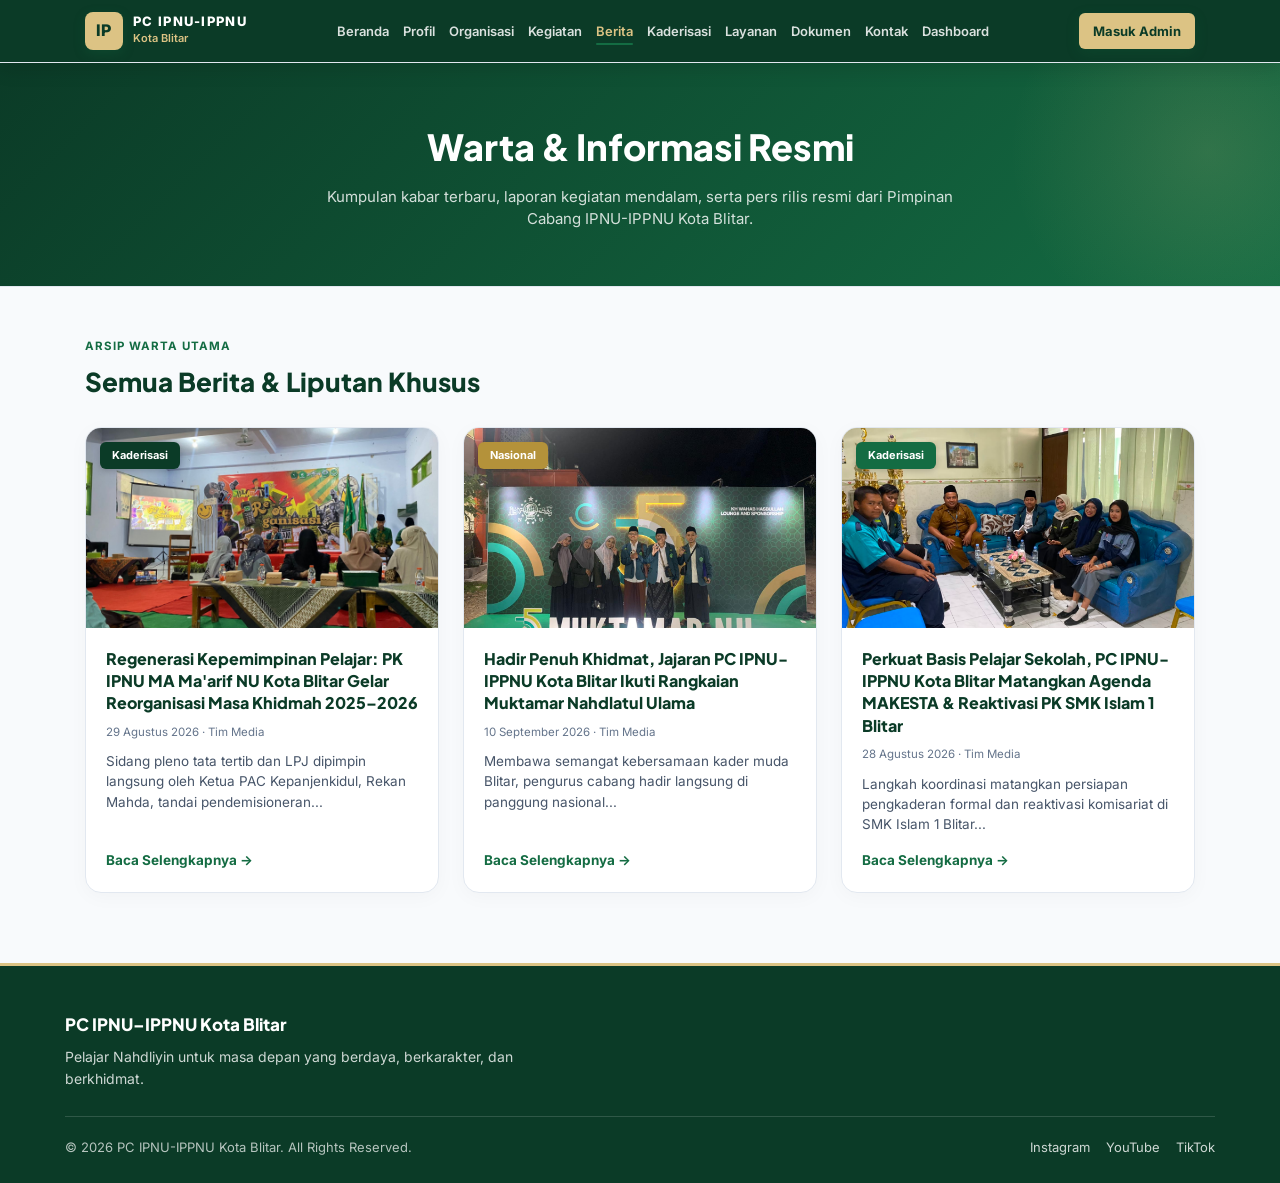
==== berita.html @ 724a0aab "Update berita.html" ====
<!DOCTYPE html>
<html lang="id">
<head>
<meta charset="UTF-8">
<meta name="viewport" content="width=device-width, initial-scale=1.0">
<title>Portal Berita &amp; Warta Resmi — PC IPNU-IPPNU Kota Blitar</title>
<link href="https://fonts.googleapis.com/css2?family=Plus+Jakarta+Sans:wght@600;700;800&family=Inter:wght@400;500;600&display=swap" rel="stylesheet">
<link rel="stylesheet" href="style.css">
<style>
  :root {
    --green-900: #0B3B27;
    --green-700: #146C43;
    --gold: #DCC384;
    --ink: #1E293B;
    --line: #E2E8F0;
    --bg-light: #F8FAFC;
  }

  * { box-sizing: border-box; }
  body {
    margin: 0;
    padding: 0;
    font-family: 'Inter', sans-serif;
    color: var(--ink);
    background-color: var(--bg-light);
    overflow-x: hidden;
    -webkit-text-size-adjust: 100%;
  }

  .wrap {
    max-width: 1150px;
    margin: 0 auto;
    width: 100%;
    padding-left: 20px;
    padding-right: 20px;
  }

  /* ================= NAVIGASI UTAMA ================= */
  nav.site-nav {
    background: #0B3B27 !important;
    position: sticky !important;
    top: 0 !important;
    z-index: 9999 !important;
    width: 100% !important;
    box-shadow: 0 4px 20px rgba(0,0,0,0.15);
  }
  .nav-inner {
    max-width: 1150px;
    margin: 0 auto;
    padding: 12px 20px !important;
    display: flex !important;
    align-items: center !important;
    justify-content: space-between !important;
  }
  .brand {
    display: flex !important;
    align-items: center !important;
    gap: 10px !important;
    text-decoration: none !important;
  }
  .brand-mark {
    width: 38px !important; 
    height: 38px !important;
    background: #DCC384 !important;
    color: #0B3B27 !important;
    font-weight: 800 !important;
    border-radius: 8px !important;
    display: flex !important; 
    align-items: center !important; 
    justify-content: center !important;
    font-size: 16px !important;
    flex-shrink: 0;
  }
  .brand-text .t1 { font-size: 13px !important; font-weight: 800 !important; color: #FFFFFF !important; line-height: 1.2 !important; }
  .brand-text .t2 { font-size: 11px !important; color: #DCC384 !important; font-weight: 600 !important; }

  /* Desktop Menu Links */
  ul.nav-links {
    display: flex !important;
    gap: 14px !important;
    list-style: none !important;
    margin: 0 !important;
    padding: 0 !important;
    align-items: center !important;
  }
  ul.nav-links li a {
    color: rgba(255,255,255,0.85) !important;
    text-decoration: none !important;
    font-size: 13px !important;
    font-weight: 600 !important;
    transition: color 0.2s;
  }
  ul.nav-links li a:hover, ul.nav-links li a.active {
    color: #DCC384 !important;
  }
  .nav-cta {
    background: #DCC384 !important;
    color: #0B3B27 !important;
    padding: 8px 14px !important;
    border-radius: 6px !important;
    font-size: 13px !important;
    font-weight: 700 !important;
    text-decoration: none !important;
    display: inline-block !important;
  }

  /* Tombol Hamburger HP */
  button#navToggle {
    display: none !important;
    background: transparent !important;
    border: 2px solid #DCC384 !important;
    color: #DCC384 !important;
    font-size: 24px !important;
    cursor: pointer !important;
    padding: 4px 10px !important;
    border-radius: 6px !important;
    line-height: 1 !important;
  }

  /* HEADER HALAMAN BERITA */
  .page-header {
    background: linear-gradient(135deg, #0B3B27, #146C43);
    color: #FFFFFF;
    padding: clamp(35px, 5vw, 55px) 20px;
    text-align: center;
  }
  .page-header h1 {
    font-size: clamp(22px, 3.5vw, 36px);
    font-weight: 800;
    margin-bottom: 10px;
  }
  .page-header p {
    color: rgba(255, 255, 255, 0.82);
    font-size: clamp(13px, 1.5vw, 15px);
    max-width: 650px;
    margin: 0 auto;
    line-height: 1.5;
  }

  /* SECTION UMUM */
  .section { padding: clamp(30px, 4vw, 50px) 0 clamp(40px, 6vw, 70px); }
  .section-head { margin-bottom: 24px; }
  .section-eyebrow { font-size: 11.5px; font-weight: 700; color: #146C43; text-transform: uppercase; margin-bottom: 6px; letter-spacing: 1px; }
  .section-head h2 { font-size: clamp(20px, 2.5vw, 26px); font-weight: 800; color: #0B3B27; margin: 0; }

  /* KARTU BERITA GRID (RESPONSIF GRID) */
  .card-grid-3 { 
    display: grid; 
    grid-template-columns: repeat(auto-fit, minmax(310px, 1fr)); 
    gap: 24px; 
  }
  .news-card-pro {
    background: #FFFFFF;
    border: 1px solid var(--line);
    border-radius: 16px;
    overflow: hidden;
    display: flex;
    flex-direction: column;
    justify-content: space-between;
    transition: transform 0.3s ease, box-shadow 0.3s ease;
    box-shadow: 0 4px 20px rgba(0,0,0,0.03);
    height: 100%;
    cursor: pointer;
  }
  .news-card-pro:hover {
    transform: translateY(-4px);
    box-shadow: 0 12px 28px rgba(11, 59, 39, 0.1);
    border-color: rgba(20, 108, 67, 0.3);
  }
  .news-thumb-pro {
    position: relative;
    height: 200px;
    background: #0B3B27;
    overflow: hidden;
  }
  .news-thumb-pro img {
    width: 100%;
    height: 100%;
    object-fit: cover;
    transition: transform 0.4s ease;
  }
  .news-card-pro:hover .news-thumb-pro img {
    transform: scale(1.05);
  }
  .news-tag-pro {
    position: absolute;
    top: 14px;
    left: 14px;
    background: #146C43;
    color: #FFFFFF;
    padding: 5px 12px;
    border-radius: 6px;
    font-size: 11px;
    font-weight: 700;
    z-index: 2;
    box-shadow: 0 2px 6px rgba(0,0,0,0.2);
  }
  .news-body-pro {
    padding: 20px;
    display: flex;
    flex-direction: column;
    flex: 1;
  }
  .news-title-pro {
    font-size: clamp(14.5px, 1.3vw, 16px);
    font-weight: 800;
    color: #0B3B27;
    margin-bottom: 8px;
    line-height: 1.4;
  }
  .news-meta-pro {
    font-size: 11.5px;
    color: #64748B;
    margin-bottom: 10px;
  }
  .news-excerpt-pro {
    font-size: 13.5px;
    color: #475569;
    line-height: 1.5;
    margin-bottom: 16px;
    flex: 1;
  }
  .news-action-link {
    font-size: 13.5px;
    font-weight: 700;
    color: #146C43;
    text-decoration: none;
    display: inline-flex;
    align-items: center;
    gap: 6px;
    margin-top: auto;
  }

  /* TAMPILAN DETAIL ARTIKEL */
  .news-detail-container {
    background: #FFFFFF;
    border: 1px solid var(--line);
    border-radius: 16px;
    padding: clamp(20px, 4vw, 36px);
    box-shadow: 0 4px 20px rgba(0,0,0,0.04);
    max-width: 900px;
    margin: 0 auto;
  }
  .news-meta-box {
    display: flex;
    align-items: center;
    gap: 12px;
    margin: 14px 0 20px;
    padding-bottom: 14px;
    border-bottom: 1px solid #E2E8F0;
  }
  .author-avatar {
    width: 38px; height: 38px;
    background: #0B3B27;
    color: #DCC384;
    border-radius: 50%;
    display: flex; align-items: center; justify-content: center;
    font-weight: 800; font-size: 12px;
    flex-shrink: 0;
  }
  .author-info h4 { margin: 0; font-size: 13.5px; color: #0F172A; }
  .author-info p { margin: 2px 0 0; font-size: 11.5px; color: #64748B; }
  
  /* SLIDER FOTO INTERAKTIF (TOMBOL GESER LEBIH KECIL & KETERANGAN ZOOM) */
  .news-slider-wrapper {
    position: relative;
    width: 100%;
    height: clamp(240px, 40vw, 380px);
    background: #0B3B27;
    border-radius: 12px;
    overflow: hidden;
    margin-bottom: 6px;
    box-shadow: 0 4px 15px rgba(0,0,0,0.08);
  }
  .slide-item {
    position: absolute;
    top: 0; left: 0; width: 100%; height: 100%;
    display: none;
    cursor: pointer;
  }
  .slide-item.active { display: block; }
  .slide-item img { width: 100%; height: 100%; object-fit: cover; }
  
  .slider-btn {
    position: absolute;
    top: 50%; transform: translateY(-50%);
    background: rgba(11, 59, 39, 0.85);
    color: #DCC384;
    border: 1.5px solid #DCC384;
    padding: 6px 10px;
    cursor: pointer;
    font-weight: bold;
    border-radius: 6px;
    font-size: 13px;
    z-index: 5;
    transition: background 0.2s, transform 0.2s;
  }
  .slider-btn:hover { background: #0B3B27; transform: translateY(-50%) scale(1.05); }
  .slider-prev { left: 10px; }
  .slider-next { right: 10px; }
  
  .slider-dots {
    position: absolute;
    bottom: 12px;
    left: 50%; transform: translateX(-50%);
    display: flex; gap: 6px;
    z-index: 5;
    background: rgba(0,0,0,0.3);
    padding: 4px 8px;
    border-radius: 20px;
  }
  .dot-indicator {
    width: 8px; height: 8px;
    border-radius: 50%;
    background: rgba(255,255,255,0.6);
    cursor: pointer;
    transition: background 0.2s;
  }
  .dot-indicator.active { background: #DCC384; transform: scale(1.2); }

  /* KETERANGAN PERBER BESAR / ZOOM HINT */
  .img-zoom-hint {
    position: absolute;
    bottom: 10px;
    right: 10px;
    background: rgba(0, 0, 0, 0.75);
    color: #fff;
    padding: 4px 10px;
    font-size: 11px;
    font-weight: 700;
    border-radius: 6px;
    pointer-events: none;
    z-index: 4;
  }

  .doc-photo-caption {
    font-size: 12px;
    color: #64748B;
    font-style: italic;
    margin: 8px 0 24px;
    text-align: center;
  }

  /* KONTEN PARAGRAF BERITA */
  .article-body-text {
    font-size: clamp(14px, 1.2vw, 15.5px);
    line-height: 1.8;
    color: #1E293B;
    margin-bottom: 18px;
    text-align: justify;
  }

  .news-quote {
    background: #F8FAFC;
    border-left: 4px solid #B4923A;
    padding: 18px;
    margin: 24px 0;
    font-style: italic;
    color: #334155;
    border-radius: 0 10px 10px 0;
    line-height: 1.7;
    font-size: clamp(13.5px, 1.2vw, 15px);
  }
  
  .article-actions-bar {
    display: flex;
    justify-content: space-between;
    align-items: center;
    margin-top: 35px;
    padding-top: 20px;
    border-top: 1px solid #E2E8F0;
    flex-wrap: wrap;
    gap: 12px;
  }
  .back-btn-ui {
    background: #F1F5F9;
    border: none;
    padding: 10px 18px;
    border-radius: 8px;
    font-weight: 700;
    color: #334155;
    cursor: pointer;
    display: inline-flex;
    align-items: center;
    gap: 6px;
    text-decoration: none;
    font-size: 13.5px;
    transition: background 0.2s;
  }
  .back-btn-ui:hover { background: #E2E8F0; }

  .action-buttons-group {
    display: flex;
    gap: 10px;
    flex-wrap: wrap;
  }
  .like-btn, .share-btn {
    padding: 9px 16px;
    border-radius: 8px;
    cursor: pointer;
    font-weight: 700;
    font-size: 13px;
    border: none;
    transition: opacity 0.2s;
  }
  .like-btn { background: #fee2e2; color: #dc2626; }
  .like-btn:hover { opacity: 0.85; }
  .share-btn { background: #e0f2fe; color: #0284c7; }
  .share-btn:hover { opacity: 0.85; }

  /* FOOTER */
  .footer-modern { background: #0B3B27; color: #FFFFFF; padding: 45px 20px 25px; border-top: 3px solid #DCC384; }
  .footer-content { max-width: 1150px; margin: 0 auto; padding-bottom: 25px; border-bottom: 1px solid rgba(255, 255, 255, 0.15); }
  .footer-content h4 { font-size: 17px; font-weight: 800; color: #FFFFFF; margin-bottom: 8px; }
  .footer-content p { font-size: 14px; color: rgba(255, 255, 255, 0.8); line-height: 1.6; max-width: 480px; margin: 0; }
  .footer-bottom { max-width: 1150px; margin: 20px auto 0; display: flex; align-items: center; justify-content: space-between; font-size: 13px; color: rgba(255, 255, 255, 0.7); flex-wrap: wrap; gap: 10px; }
  .footer-sosmed { display: flex; gap: 16px; }
  .footer-sosmed a { color: rgba(255, 255, 255, 0.8); text-decoration: none; font-size: 13px; }
  .footer-sosmed a:hover { color: #DCC384; }

  /* ========================================================
     MEDIA QUERY KHUSUS LAYAR HP / MOBILE (Maks 960px)
     ======================================================== */
  @media (max-width: 960px) {
    button#navToggle {
      display: block !important;
    }
    .nav-cta {
      display: none !important;
    }
    ul.nav-links {
      display: none !important;
      position: absolute !important;
      top: 100% !important;
      left: 0 !important;
      width: 100% !important;
      background: #0B3B27 !important;
      flex-direction: column !important;
      padding: 20px 0 !important;
      gap: 14px !important;
      text-align: center !important;
      box-shadow: 0 15px 30px rgba(0,0,0,0.3) !important;
      border-top: 1px solid rgba(255,255,255,0.15) !important;
      z-index: 9999 !important;
    }
    ul.nav-links.show {
      display: flex !important;
    }
    ul.nav-links li {
      width: 100% !important;
    }
    ul.nav-links li a {
      font-size: 15px !important;
      padding: 8px 0 !important;
      display: block !important;
    }

    .card-grid-3 {
      grid-template-columns: 1fr !important;
      gap: 18px;
    }
    .news-detail-container {
      padding: 16px;
      border-radius: 12px;
    }
    .article-actions-bar {
      flex-direction: column;
      align-items: stretch;
      gap: 12px;
    }
    .back-btn-ui, .action-buttons-group button {
      width: 100%;
      justify-content: center;
      padding: 12px;
    }
    .action-buttons-group {
      display: grid !important;
      grid-template-columns: 1fr 1fr;
      width: 100%;
    }
    .footer-bottom {
      flex-direction: column;
      gap: 14px;
      text-align: center;
    }
  }
</style>
</head>
<body>

<!-- NAVIGASI UTAMA -->
<nav class="site-nav" id="siteNav">
  <div class="nav-inner">
    <a href="index.html" class="brand">
      <div class="brand-mark">IP</div>
      <div class="brand-text">
        <div class="t1">PC IPNU-IPPNU</div>
        <div class="t2">Kota Blitar</div>
      </div>
    </a>
    <ul class="nav-links" id="navLinks">
      <li><a href="index.html">Beranda</a></li>
      <li><a href="profil.html">Profil</a></li>
      <li><a href="organisasi.html">Organisasi</a></li>
      <li><a href="kegiatan.html">Kegiatan</a></li>
      <li><a href="berita.html" class="active">Berita</a></li>
      <li><a href="kaderisasi.html">Kaderisasi</a></li>
      <li><a href="layanan.html">Layanan</a></li>
      <li><a href="dokumen.html">Dokumen</a></li>
      <li><a href="kontak.html">Kontak</a></li>
      <li><a href="dashboard.html">Dashboard</a></li>
    </ul>
    <a href="dashboard.html" class="nav-cta">Masuk Admin</a>
    <button id="navToggle" aria-label="Toggle Menu">☰</button>
  </div>
</nav>

<!-- HEADER -->
<section class="page-header">
  <h1>Warta &amp; Informasi Resmi</h1>
  <p>Kumpulan kabar terbaru, laporan kegiatan mendalam, serta pers rilis resmi dari Pimpinan Cabang IPNU-IPPNU Kota Blitar.</p>
</section>

<!-- KONTEN UTAMA HALAMAN BERITA -->
<section class="section">
  <div class="wrap">
    
    <!-- DAFTAR SEMUA BERITA -->
    <div id="semuaBeritaSection">
      <div class="section-head">
        <div class="section-eyebrow">Arsip Warta Utama</div>
        <h2>Semua Berita &amp; Liputan Khusus</h2>
      </div>

      <div class="card-grid-3">
        
        <!-- Berita Baru: Reorganisasi PK MA Ma'arif NU -->
        <article class="news-card-pro" onclick="bukaBerita('beritaDemisPK')">
          <div class="news-thumb-pro">
            <span class="news-tag-pro" style="background:#0B3B27;">Kaderisasi</span>
            <img src="demispk1.jpeg" alt="Reorganisasi PK IPNU MA Ma'arif NU Kota Blitar">
          </div>
          <div class="news-body-pro">
            <h3 class="news-title-pro">Regenerasi Kepemimpinan Pelajar: PK IPNU MA Ma'arif NU Kota Blitar Gelar Reorganisasi Masa Khidmah 2025–2026</h3>
            <div class="news-meta-pro">29 Agustus 2026 · Tim Media</div>
            <p class="news-excerpt-pro">Sidang pleno tata tertib dan LPJ dipimpin langsung oleh Ketua PAC Kepanjenkidul, Rekan Mahda, tandai pendemisioneran...</p>
            <span class="news-action-link">Baca Selengkapnya →</span>
          </div>
        </article>

        <!-- Berita Utama: Muktamar NU -->
        <article class="news-card-pro" onclick="bukaBerita('beritaMuktamar')">
          <div class="news-thumb-pro">
            <span class="news-tag-pro" style="background:#B4923A;">Nasional</span>
            <img src="muktamar.jpeg" alt="PC IPNU-IPPNU Kota Blitar Hadir Penuh Khidmat di Muktamar NU">
          </div>
          <div class="news-body-pro">
            <h3 class="news-title-pro">Hadir Penuh Khidmat, Jajaran PC IPNU-IPPNU Kota Blitar Ikuti Rangkaian Muktamar Nahdlatul Ulama</h3>
            <div class="news-meta-pro">10 September 2026 · Tim Media</div>
            <p class="news-excerpt-pro">Membawa semangat kebersamaan kader muda Blitar, pengurus cabang hadir langsung di panggung nasional...</p>
            <span class="news-action-link">Baca Selengkapnya →</span>
          </div>
        </article>

        <!-- Berita 1 -->
        <article class="news-card-pro" onclick="bukaBerita('berita1')">
          <div class="news-thumb-pro">
            <span class="news-tag-pro">Kaderisasi</span>
            <img src="audiensiatmi.jpeg" alt="Rencana MAKESTA dan Reaktivasi PK SMK Islam 1 Blitar">
          </div>
          <div class="news-body-pro">
            <h3 class="news-title-pro">Perkuat Basis Pelajar Sekolah, PC IPNU-IPPNU Kota Blitar Matangkan Agenda MAKESTA &amp; Reaktivasi PK SMK Islam 1 Blitar</h3>
            <div class="news-meta-pro">28 Agustus 2026 · Tim Media</div>
            <p class="news-excerpt-pro">Langkah koordinasi matangkan persiapan pengkaderan formal dan reaktivasi komisariat di SMK Islam 1 Blitar...</p>
            <span class="news-action-link">Baca Selengkapnya →</span>
          </div>
        </article>

      </div>
    </div>

    <!-- DETAIL BERITA VIEW -->
    <div id="detailBeritaSection" style="display: none;">
      
      <!-- ARTIKEL REORGANISASI PK MA MA'ARIF NU -->
      <div id="beritaDemisPK" class="news-detail-container" style="display: none;">
        <span style="background:#0B3B27; color:#FFFFFF; font-size:11px; font-weight:700; padding:4px 12px; border-radius:6px; text-transform:uppercase;">Kaderisasi Komisariat &amp; Reorganisasi</span>
        <h2 style="font-size: clamp(20px, 2.8vw, 26px); font-weight:800; color:#0B3B27; margin:12px 0 4px; line-height:1.3;">Regenerasi Kepemimpinan Pelajar: PK IPNU MA Ma'arif NU Kota Blitar Gelar Reorganisasi Masa Khidmah 2025–2026</h2>
        <div class="news-meta-box">
          <div class="author-avatar">TM</div>
          <div class="author-info">
            <h4>Tim Media PC IPNU-IPPNU Kota Blitar</h4>
            <p>📍 MA Ma'arif NU Kota Blitar &nbsp;|&nbsp; 📅 29 Agustus 2026</p>
          </div>
        </div>
        
        <!-- FOTO SLIDER (DENGAN TOMBOL GESER LEBIH KECIL DAN KETERANGAN ZOOM) -->
        <div class="news-slider-wrapper" id="sliderPK">
          <div class="slide-item active" onclick="bukaFotoModal('demispk1.jpeg', 'Dokumentasi Sidang Pleno Reorganisasi PK IPNU MA Ma\'arif NU Kota Blitar Masa Khidmah 2025–2026')">
            <img src="demispk1.jpeg" alt="Reorganisasi PK IPNU MA Ma'arif NU Blitar 1">
            <div class="img-zoom-hint">🔍 Klik untuk Perbesar</div>
          </div>
          <div class="slide-item" onclick="bukaFotoModal('demispk2.jpeg', 'Dokumentasi Pengurus dan Kader Pelajar MA Ma\'arif NU Kota Blitar')">
            <img src="demispk2.jpeg" alt="Reorganisasi PK IPNU MA Ma'arif NU Blitar 2">
            <div class="img-zoom-hint">🔍 Klik untuk Perbesar</div>
          </div>
          
          <button class="slider-btn slider-prev" onclick="geserSlide(-1)">❮</button>
          <button class="slider-btn slider-next" onclick="geserSlide(1)">❯</button>
          
          <div class="slider-dots">
            <span class="dot-indicator active" onclick="pilihSlide(0)"></span>
            <span class="dot-indicator" onclick="pilihSlide(1)"></span>
          </div>
        </div>
        <div class="doc-photo-caption">Dokumentasi Pelaksanaan Reorganisasi Pimpinan Komisariat (PK) IPNU MA Ma'arif NU Kota Blitar (Geser panah untuk melihat foto lainnya)</div>

        <p class="article-body-text">
          <strong>KOTA BLITAR</strong> — Dinamika organisasi di tingkat akar rumput kembali menunjukkan denyut kehidupan yang membanggakan. Pimpinan Komisariat (PK) Ikatan Pelajar Nahdlatul Ulama (IPNU) Madrasah Aliyah (MA) Ma'arif NU Kota Blitar resmi menyelenggarakan agenda akbar Reorganisasi Kepengurusan untuk Masa Khidmah 2025–2026. Acara sakral yang dihadiri oleh jajaran pengurus harian Pimpinan Cabang, pembina madrasah, serta puluhan kader pelajar berlangsung khidmat di aula madrasah.
        </p>
        
        <p class="article-body-text">
          Pelaksanaan reorganisasi ini memegang peranan yang amat vital dalam menjaga mata rantai regenerasi kepemimpinan pelajar di lingkungan madrasah naungan Lembaga Pendidikan Ma'arif NU. Di tengah arus perubahan sosial yang begitu cepat, komisariat sekolah dituntut untuk senantiasa melahirkan kader-kader yang tidak hanya cerdas secara akademis, tetapi juga memiliki militansi tinggi terhadap tradisi ke-Aswaja-an.
        </p>

        <p class="article-body-text">
          Rangkaian persidangan inti dalam agenda reorganisasi ini dipimpin secara langsung oleh Ketua Pimpinan Anak Cabang (PAC) IPNU Kecamatan Kepanjenkidul, <strong>Rekan Mahda</strong>. Beliau bertindak sebagai pimpinan sidang yang mengawal jalannya pembahasan tata tertib persidangan dengan cermat dan seksama demi kelancaran seluruh rangkaian acara.
        </p>

        <p class="article-body-text">
          Setelah pengesahan tata tertib sidang, agenda dilanjutkan dengan pemaparan Laporan Pertanggungjawaban (LPJ) dari pengurus PK IPNU MA Ma'arif NU masa khidmah 2025–2026 yang disampaikan langsung oleh ketua komisariat, Rekan Almaz. Sesi ini berjalan interaktif dengan berbagai evaluasi konstruktif demi perbaikan kualitas organisasi di periode mendatang.
        </p>

        <p class="article-body-text">
          Puncak dari persidangan pleno tersebut ditandai dengan proses pendemisioneran pengurus lama. Secara resmi, Rekan Mahda selaku Ketua PAC Kepanjenkidul memimpin prosesi pendemisioneran yang menyatakan bahwa kepengurusan masa khidmah 2025–2026 telah resmi purna tugas dan dikembalikan statusnya menjadi anggota biasa.
        </p>

        <!-- KATA SAMBUTAN KETUA PC IPNU KOTA BLITAR 2025-2027 -->
        <div class="news-quote" style="border-left-color: #0B3B27; background: #E6F4EA;">
          <strong>Pesan &amp; Sambutan Ketua PC IPNU Kota Blitar (2025–2027):</strong><br><br>
          "Kepada seluruh pengurus baru PK IPNU MA Ma'arif NU Kota Blitar nanti, saya berpesan agar senantiasa meresapi makna hakiki dari trilogi pelajar: <strong>Belajar, Berjuang, Bertakwa</strong>. 
          <br><br>
          <strong>Belajar</strong> adalah kewajiban utama kita untuk menguasai ilmu pengetahuan dan teknologi tanpa meninggalkan akar keislaman. <strong>Berjuang</strong> berarti mendedikasikan tenaga dan pikiran untuk kemaslahatan umat serta kemajuan organisasi di lingkungan madrasah. Dan <strong>Bertakwa</strong> adalah benteng spiritual agar setiap langkah pengabdian kita senantiasa mendapatkan ridha Allah SWT. Jadikan komisariat ini sebagai rumah yang nyaman untuk tumbuh bersama."
        </div>

        <p class="article-body-text">
          Pihak madrasah melalui dewan guru pembina turut menyampaikan apresiasi yang mendalam atas terselenggaranya reorganisasi ini serta ucapan terima kasih kepada kepengurusan di bawah kepemimpinan Rekan Almaz dan pendampingan aktif dari jajaran PAC Kepanjenkidul di bawah kepemimpinan Rekan Mahda. Pihak sekolah menegaskan komitmennya untuk terus memberikan dukungan penuh terhadap setiap kegiatan positif yang diinisiasi oleh para kader IPNU di lingkungan kampus MA Ma'arif NU Kota Blitar.
        </p>

        <p class="article-body-text">
          Dengan terpilihnya nakhoda baru serta dilantiknya pengurus dalam waktu dekat, sinergi antara Pimpinan Cabang, Pimpinan Anak Cabang, dan Pimpinan Komisariat diyakini akan semakin erat. Kolaborasi strategis ini diharapkan mampu menciptakan kader-kader pelajar Nahdliyin yang siap menghadapi tantangan zaman serta menjadi teladan di tengah masyarakat.
        </p>

        <p class="article-body-text">
          Seluruh rangkaian acara ditutup dengan doa bersama serta sesi foto kebersamaan antara pengurus lama, pengurus baru, jajaran PAC Kepanjenkidul, dan seluruh tamu undangan. Semangat kebersamaan yang terpancar menjadi bukti nyata bahwa roda pengabdian pelajar Nahdlatul Ulama di Kota Blitar akan terus berdenyut hidup dari masa ke masa.
        </p>

        <div class="article-actions-bar">
          <a href="berita.html" class="back-btn-ui"><span>←</span> Kembali ke Semua Berita</a>
          <div class="action-buttons-group">
            <button class="like-btn" id="like-beritaDemisPK" onclick="toggleLike('beritaDemisPK')">❤️ <span id="like-count-beritaDemisPK">64</span> Suka</button>
            <button class="share-btn" onclick="copyToClipboard()">🔗 Salin Tautan</button>
          </div>
        </div>
      </div>

      <!-- ARTIKEL MUKTAMAR NU -->
      <div id="beritaMuktamar" class="news-detail-container" style="display: none;">
        <span style="background:#B4923A; color:#FFFFFF; font-size:11px; font-weight:700; padding:4px 12px; border-radius:6px; text-transform:uppercase;">Liputan Khusus Nasional &amp; Muktamar NU</span>
        <h2 style="font-size: clamp(20px, 2.8vw, 26px); font-weight:800; color:#0B3B27; margin:12px 0 4px; line-height:1.3;">Hadir Penuh Khidmat, Jajaran PC IPNU-IPPNU Kota Blitar Ikuti Rangkaian Muktamar Nahdlatul Ulama</h2>
        <div class="news-meta-box">
          <div class="author-avatar">TM</div>
          <div class="author-info">
            <h4>Tim Media PC IPNU-IPPNU Kota Blitar</h4>
            <p>📍 Arena Muktamar Nasional &nbsp;|&nbsp; 📅 10 September 2026</p>
          </div>
        </div>
        
        <div class="news-card-img" onclick="bukaFotoModal('muktamar.jpeg', 'Dokumentasi Kehadiran Jajaran Pengurus PC IPNU-IPPNU Kota Blitar di Arena Muktamar Nahdlatul Ulama')" style="width:100%; height:clamp(240px, 40vw, 380px); background:#0B3B27; border-radius:12px; overflow:hidden; margin-bottom:6px; cursor:pointer; position:relative;">
          <img src="muktamar.jpeg" alt="PC IPNU-IPPNU Kota Blitar Hadir Penuh Khidmat di Muktamar NU" style="width:100%; height:100%; object-fit:cover;">
          <div class="img-zoom-hint">🔍 Klik untuk Perbesar</div>
        </div>
        <div class="doc-photo-caption">Dokumentasi Kehadiran Jajaran Pengurus PC IPNU-IPPNU Kota Blitar di Arena Muktamar Nahdlatul Ulama</div>

        <p class="article-body-text">
          <strong>KOTA BLITAR / ARENA MUKTAMAR</strong> — Perhelatan akbar Muktamar Nahdlatul Ulama yang mempertemukan jutaan umat Islam serta warga Nahdliyin dari berbagai penjuru nusantara kembali mencatatkan momen bersejarah yang sarat makna. Jajaran pengurus Pimpinan Cabang (PC) Ikatan Pelajar Nahdlatul Ulama (IPNU) dan Ikatan Pelajar Putri Nahdlatul Ulama (IPPNU) Kota Blitar turut hadir secara langsung di lokasi acara dengan penuh rasa takzim dan khidmat mengikuti seluruh rangkaian kegiatan muktamar.
        </p>
        
        <p class="article-body-text">
          Kehadiran para pengurus cabang di arena muktamar ini didasari oleh niat kuat untuk bersilaturahmi, menyerap energi perjuangan para ulama, serta menyaksikan secara langsung proses permusyawaratan tertinggi organisasi. Sebagai bagian dari banom NU yang fokus pada pembinaan pelajar, momen ini dimanfaatkan untuk memperluas wawasan kebangsaan serta memperkuat komitmen pengabdian kepada jam'iyah.
        </p>

        <p class="article-body-text">
          Suasana di sekitar arena muktamar tampak begitu meriah dipadati oleh lautan manusia berbusana Muslim serta atribut kebesaran Nahdlatul Ulama. Gema shalawat dan lantunan ayat suci Al-Qur'an terdengar silih berganti mengiringi langkah para peserta yang antusias mengikuti jalannya sidang pleno maupun berbagai agenda pendukung yang disiapkan oleh panitia nasional.
        </p>

        <p class="article-body-text">
          Bagi rombongan asal Kota Blitar, kesempatan ini memberikan banyak pelajaran berharga mengenai dinamika organisasi skala besar. Nilai-nilai kesabaran, musyawarah untuk mufakat, serta ketawadukan para kiai sepuh dalam merumuskan solusi keumatan menjadi teladan nyata yang dapat diserap dan diterapkan dalam mengelola roda kepengurusan di tingkat daerah.
        </p>

        <div class="news-quote">
          "Kehadiran kami di muktamar ini adalah wujud kecintaan dan khidmat kepada para kiai serta jam'iyah Nahdlatul Ulama. Semoga semangat perjuangan yang kami saksikan di sini dapat menular dan membakar semangat kader-kader muda di Kota Blitar." <em>— Tim Media PC IPNU-IPPNU Kota Blitar.</em>
        </div>

        <p class="article-body-text">
          Di sela-sela kegiatan utama, pengurus cabang juga menyempatkan diri untuk berdiskusi santai dengan kader-kader muda dari berbagai daerah lain guna bertukar pengalaman seputar program kerja dan strategi pengembangan komisariat di sekolah maupun madrasah. Pertukaran gagasan ini dinilai sangat positif untuk memperkaya referensi pengelolaan organisasi ke depan.
        </p>

        <p class="article-body-text">
          Setelah rangkaian acara muktamar rampung dilaksanakan, seluruh rombongan kembali pulang ke Blitar dengan membawa segudang pengalaman serta motivasi baru untuk meningkatkan kualitas gerakan pelajar Nahdliyin di daerah. Semangat kebersamaan yang terjalin selama di arena diharapkan mampu mempererat solidaritas antar pengurus.
        </p>

        <p class="article-body-text">
          Pihak pengurus menyampaikan terima kasih kepada seluruh pihak yang telah mendukung kelancaran perjalanan serta kehadiran mereka dalam perhelatan akbar tersebut. Dukungan moral dan doa dari warga Nahdliyin Kota Blitar menjadi kekuatan utama dalam menjalankan amanah organisasi dengan sebaik-baiknya.
        </p>

        <div class="article-actions-bar">
          <a href="berita.html" class="back-btn-ui"><span>←</span> Kembali ke Semua Berita</a>
          <div class="action-buttons-group">
            <button class="like-btn" id="like-beritaMuktamar" onclick="toggleLike('beritaMuktamar')">❤️ <span id="like-count-beritaMuktamar">89</span> Suka</button>
            <button class="share-btn" onclick="copyToClipboard()">🔗 Salin Tautan</button>
          </div>
        </div>
      </div>

      <!-- ARTIKEL BERITA 1 -->
      <div id="berita1" class="news-detail-container" style="display: none;">
        <span style="background:#DCC384; color:#0B3B27; font-size:11px; font-weight:700; padding:4px 12px; border-radius:6px; text-transform:uppercase;">Kaderisasi &amp; Organisasi Sekolah</span>
        <h2 style="font-size: clamp(20px, 2.8vw, 26px); font-weight:800; color:#0B3B27; margin:12px 0 4px; line-height:1.3;">Perkuat Basis Pelajar Sekolah, PC IPNU-IPPNU Kota Blitar Matangkan Agenda MAKESTA &amp; Reaktivasi PK SMK Islam 1 Blitar</h2>
        <div class="news-meta-box">
          <div class="author-avatar">TM</div>
          <div class="author-info">
            <h4>Tim Media PC IPNU-IPPNU Kota Blitar</h4>
            <p>📍 Kota Blitar &nbsp;|&nbsp; 📅 28 Agustus 2026</p>
          </div>
        </div>
        
        <div class="news-card-img" onclick="bukaFotoModal('audiensiatmi.jpeg', 'Dokumentasi Rapat Koordinasi Pembahasan Rencana MAKESTA dan Reaktivasi PK IPNU-IPPNU SMK Islam 1 Blitar')" style="width:100%; height:clamp(240px, 40vw, 380px); background:#0B3B27; border-radius:12px; overflow:hidden; margin-bottom:6px; cursor:pointer; position:relative;">
          <img src="audiensiatmi.jpeg" alt="Rapat Koordinasi SMK Islam 1 Blitar" style="width:100%; height:100%; object-fit:cover;">
          <div class="img-zoom-hint">🔍 Klik untuk Perbesar</div>
        </div>
        <div class="doc-photo-caption">Dokumentasi Rapat Koordinasi Pembahasan Rencana MAKESTA dan Reaktivasi PK IPNU-IPPNU SMK Islam 1 Blitar</div>

        <p class="article-body-text">
          <strong>KOTA BLITAR</strong> — Pimpinan Cabang (PC) Ikatan Pelajar Nahdlatul Ulama (IPNU) dan Ikatan Pelajar Putri Nahdlatul Ulama (IPPNU) Kota Blitar terus berupaya memperkuat basis kaderisasi di lingkungan sekolah menengah. Bertempat di ruang koordinasi, jajaran pengurus harian bersama tim kaderisasi melaksanakan rapat intensif guna mematangkan persiapan pelaksanaan Masa Kesetiaan Anggota (MAKESTA) sekaligus reaktivasi Pimpinan Komisariat (PK) IPNU-IPPNU di SMK Islam 1 Blitar.
        </p>
        
        <p class="article-body-text">
          Berdasarkan hasil musyawarah dan koordinasi bersama pihak terkait, pelaksanaan pengkaderan formal tingkat dasar (MAKESTA) di SMK Islam 1 Blitar dijadwalkan akan dihelat pada tanggal 11 hingga 12 September mendatang. Kegiatan ini dirancang berlangsung mulai pukul 13.00 WIB hingga selesai setiap harinya, bertempat langsung di kompleks sekolah SMK Islam 1 Blitar. Estimasi peserta yang akan ambil bagian berkisar antara 30 hingga 50 orang pelajar.
        </p>

        <p class="article-body-text">
          Langkah reaktivasi ini dinilai penting untuk segera direalisasikan mengingat masa khidmat kepengurusan komisariat sebelumnya telah berakhir. Dalam masa transisi menuju pembentukan struktur definitif yang baru, pelaksanaan MAKESTA dan pembinaan awal peserta didik akan dikoordinasikan secara langsung di bawah naungan Pimpinan Anak Cabang (PAC) Kepanjenkidul guna menjaga kesinambungan organisasi.
        </p>

        <p class="article-body-text">
          Dari hasil pendataan awal yang dilakukan oleh tim perumus, tercatat adanya potensi kader yang cukup aktif di sekolah tersebut, yang terdiri dari pelajar putra maupun pelajar putri. Sebagian peserta juga dipersiapkan untuk mengikuti tahap pengkaderan formal agar kelak siap mengemban tanggung jawab sebagai pengurus komisariat yang baru di lingkungan sekolah.
        </p>

        <div class="news-quote">
          "Reaktivasi komisariat sekolah adalah bagian penting dari kesinambungan kaderisasi Nahdlatul Ulama. Melalui MAKESTA di SMK Islam 1 Blitar ini, kami berupaya membimbing para pelajar agar memiliki pemahaman keislaman yang moderat serta semangat berorganisasi yang baik." <em>— Tim Media PC IPNU-IPPNU Kota Blitar.</em>
        </div>

        <p class="article-body-text">
          Guna memastikan keberlanjutan pembinaan pasca-pelatihan, tim pendamping cabang nantinya juga akan membantu melakukan pemetaan zonasi domisili para siswa. Langkah ini diambil agar pelajar yang bersekolah di SMK Islam 1 Blitar namun bertempat tinggal di luar rayon sekolah dapat terhubung dengan Pimpinan Ranting (PR) atau Pimpinan Anak Cabang (PAC) sesuai wilayah tempat tinggal mereka masing-masing.
        </p>

        <p class="article-body-text">
          Dengan adanya koordinasi yang baik antara pihak sekolah dan pengurus cabang, diharapkan proses pembinaan kader muda dapat berjalan secara lancar tanpa hambatan berarti. Sinergi ini juga mendapat sambutan positif dari berbagai pihak yang peduli terhadap perkembangan aktivitas positif di kalangan pelajar sekolah.
        </p>

        <p class="article-body-text">
          Pihak pengurus cabang mengajak seluruh kader untuk turut mendoakan kelancaran dan kesuksesan agenda MAKESTA di SMK Islam 1 Blitar. Dukungan dari para guru serta pembina sekolah menjadi salah satu faktor penentu tercapainya tujuan pembinaan karakter bagi para siswa di lingkungan sekolah.
        </p>

        <div class="article-actions-bar">
          <a href="berita.html" class="back-btn-ui"><span>←</span> Kembali ke Semua Berita</a>
          <div class="action-buttons-group">
            <button class="like-btn" id="like-berita1" onclick="toggleLike('berita1')">❤️ <span id="like-count-berita1">24</span> Suka</button>
            <button class="share-btn" onclick="copyToClipboard()">🔗 Salin Tautan</button>
          </div>
        </div>
      </div>

    </div>

  </div>
</section>

<!-- FOOTER -->
<footer class="footer-modern">
  <div class="footer-content">
    <h4>PC IPNU–IPPNU Kota Blitar</h4>
    <p>Pelajar Nahdliyin untuk masa depan yang berdaya, berkarakter, dan berkhidmat.</p>
  </div>
  <div class="footer-bottom">
    <div>© 2026 PC IPNU-IPPNU Kota Blitar. All Rights Reserved.</div>
    <div class="footer-sosmed">
      <a href="#" target="_blank">Instagram</a>
      <a href="#" target="_blank">YouTube</a>
      <a href="#" target="_blank">TikTok</a>
    </div>
  </div>
</footer>

<!-- SCRIPT INTERAKTIF -->
<script>
  function bukaBerita(id) {
    window.location.href = `berita.html?id=${id}`;
  }

  // Logika Slider Foto (Dua Foto Berkelanjutan)
  let currentIndex = 0;
  function geserSlide(arah) {
    const slides = document.querySelectorAll('#sliderPK .slide-item');
    const dots = document.querySelectorAll('#sliderPK .dot-indicator');
    if (slides.length === 0) return;
    
    slides[currentIndex].classList.remove('active');
    dots[currentIndex].classList.remove('active');
    
    currentIndex = (currentIndex + arah + slides.length) % slides.length;
    
    slides[currentIndex].classList.add('active');
    dots[currentIndex].classList.add('active');
  }

  function pilihSlide(index) {
    const slides = document.querySelectorAll('#sliderPK .slide-item');
    const dots = document.querySelectorAll('#sliderPK .dot-indicator');
    if (slides.length === 0) return;
    
    slides[currentIndex].classList.remove('active');
    dots[currentIndex].classList.remove('active');
    
    currentIndex = index;
    
    slides[currentIndex].classList.add('active');
    dots[currentIndex].classList.add('active');
  }

  // Fungsi Pratinjau Foto Penuh (Lightbox Window)
  function bukaFotoModal(urlFoto, keteranganFoto) {
    const fotoWindow = window.open("", "_blank");
    if (fotoWindow) {
      fotoWindow.document.write(`
        <!DOCTYPE html>
        <html lang="id">
        <head>
          <meta charset="UTF-8">
          <title>Pratinjau Foto Dokumentasi</title>
          <style>
            body { font-family: Arial, sans-serif; margin: 0; padding: 20px; background: #0B3B27; color: #fff; text-align: center; }
            .container { max-width: 900px; margin: 0 auto; padding: 20px; }
            img { max-width: 100%; height: auto; border-radius: 10px; box-shadow: 0 8px 25px rgba(0,0,0,0.5); border: 3px solid #DCC384; }
            p { font-size: 15px; color: #E2E8F0; margin-top: 15px; line-height: 1.5; font-style: italic; }
            .btn { display: inline-block; background: #DCC384; color: #0B3B27; padding: 10px 20px; text-decoration: none; border-radius: 5px; font-weight: bold; margin-top: 20px; cursor: pointer; border: none; }
            .btn:hover { opacity: 0.9; }
          </style>
        </head>
        <body>
          <div class="container">
            <h2>Pratinjau Foto Resmi</h2>
            <img src="${urlFoto}" alt="${keteranganFoto}">
            <p>${keteranganFoto}</p>
            <button class="btn" onclick="window.close()">Tutup Pratinjau</button>
          </div>
        </body>
        </html>
      `);
    } else {
      alert("Gagal membuka pratinjau foto. Periksa pengaturan pop-up browser Anda.");
    }
  }

  function toggleLike(beritaId) {
    const countSpan = document.getElementById(`like-count-${beritaId}`);
    if (countSpan) {
      let currentLikes = parseInt(countSpan.innerText);
      countSpan.innerText = currentLikes + 1;
    }
  }

  function copyToClipboard() {
    navigator.clipboard.writeText(window.location.href);
    alert("Tautan berita berhasil disalin ke clipboard!");
  }

  document.addEventListener("DOMContentLoaded", () => {
    // Mobile Nav Toggle Interaktif
    const navToggle = document.getElementById("navToggle");
    const navLinks = document.getElementById("navLinks");
    if (navToggle && navLinks) {
      navToggle.addEventListener("click", (e) => {
        e.stopPropagation();
        navLinks.classList.toggle("show");
      });

      // Tutup menu jika link diklik
      navLinks.querySelectorAll("a").forEach(link => {
        link.addEventListener("click", () => {
          navLinks.classList.remove("show");
        });
      });

      // Tutup menu jika klik di luar navbar
      document.addEventListener("click", (e) => {
        if (!navToggle.contains(e.target) && !navLinks.contains(e.target)) {
          navLinks.classList.remove("show");
        }
      });
    }

    // Cek parameter URL untuk mode detail berita
    const urlParams = new URLSearchParams(window.location.search);
    const beritaId = urlParams.get('id');

    const semuaSection = document.getElementById('semuaBeritaSection');
    const detailSection = document.getElementById('detailBeritaSection');

    if (beritaId) {
      if (semuaSection) semuaSection.style.display = 'none';
      if (detailSection) detailSection.style.display = 'block';

      const targetArticle = document.getElementById(beritaId);
      if (targetArticle) {
        targetArticle.style.display = 'block';
      }
      window.scrollTo(0, 0);
    } else {
      if (semuaSection) semuaSection.style.display = 'block';
      if (detailSection) detailSection.style.display = 'none';
    }
  });
</script>
</body>
</html>
---- style.css ----
:root {
  --ink: #12241C;
  --muted: #5B6660;
  --paper: #F6F5F1;
  --paper-2: #EFEDE6;
  --green-900: #0B3B27;
  --green-800: #0F4B32;
  --green-700: #146C43;
  --green-600: #1C8A57;
  --green-100: #E3EFE8;
  --gold: #B4923A;
  --gold-soft: #DCC384;
  --line: rgba(18, 36, 28, 0.12);
  --white: #FFFFFF;
  --radius: 16px;
  --shadow: 0 10px 30px rgba(11, 59, 39, 0.08);
}

* { box-sizing: border-box; margin: 0; padding: 0; }
html { scroll-behavior: smooth; }
body {
  font-family: 'Inter', sans-serif;
  color: var(--ink);
  background: var(--paper);
  -webkit-font-smoothing: antialiased;
  line-height: 1.6;
  overflow-x: hidden;
}

h1, h2, h3, h4, .jakarta { font-family: 'Plus Jakarta Sans', sans-serif; }
a { color: inherit; text-decoration: none; }
button { font-family: inherit; cursor: pointer; }
.wrap { max-width: 1280px; margin: 0 auto; padding: 0 32px; }

/* NAV STYLING & ANIMATION */
.site-nav {
  position: sticky; top: 0; z-index: 100;
  background: rgba(246, 245, 241, 0.85);
  backdrop-filter: blur(14px);
  border-bottom: 1px solid var(--line);
  transition: background .3s ease, box-shadow .3s ease, border-color .3s ease;
}
.site-nav.scrolled {
  background: rgba(255, 255, 255, 0.95);
  box-shadow: 0 8px 24px rgba(11, 59, 39, 0.08);
}
.nav-inner {
  max-width: 1280px; margin: 0 auto; padding: 14px 32px;
  display: flex; align-items: center; justify-content: space-between; gap: 20px;
}
.brand { display: flex; align-items: center; gap: 12px; transition: transform .25s ease; }
.brand:hover { transform: scale(1.02); }
.brand-mark {
  width: 44px; height: 44px; border-radius: 12px;
  background: linear-gradient(155deg, var(--green-700), var(--green-900));
  display: flex; align-items: center; justify-content: center;
  color: #fff; font-weight: 800; font-size: 12px; letter-spacing: .03em;
  box-shadow: 0 4px 12px rgba(20, 108, 67, 0.25);
}
.brand-text .t1 { font-size: 10.5px; letter-spacing: .1em; color: var(--muted); font-weight: 600; text-transform: uppercase; }
.brand-text .t2 { font-size: 16px; font-weight: 800; color: var(--green-900); }
.nav-links { display: flex; align-items: center; gap: 18px; list-style: none; }
.nav-links a {
  font-size: 13.5px; font-weight: 500; color: var(--ink); padding: 6px 0;
  position: relative; transition: color .25s ease;
}
.nav-links a::after {
  content: ''; position: absolute; bottom: 0; left: 0; width: 0%; height: 2px;
  background: var(--green-700); border-radius: 2px;
  transition: width .3s cubic-bezier(0.16, 1, 0.3, 1);
}
.nav-links a:hover { color: var(--green-700); }
.nav-links a:hover::after, .nav-links a.active::after { width: 100%; }
.nav-links a.active { color: var(--green-700); font-weight: 700; }

.nav-cta {
  background: var(--green-700); color: #fff; padding: 9px 18px; border-radius: 999px;
  font-size: 13px; font-weight: 700; transition: all .25s cubic-bezier(0.16, 1, 0.3, 1);
  box-shadow: 0 4px 14px rgba(20, 108, 67, 0.2);
}
.nav-cta:hover {
  background: var(--green-800); transform: translateY(-2px) scale(1.03);
  box-shadow: 0 6px 20px rgba(15, 75, 50, 0.3);
}
.nav-toggle { display: none; background: none; border: none; font-size: 22px; color: var(--green-900); }

/* HERO SECTION */
.hero {
  position: relative; overflow: hidden;
  background: linear-gradient(160deg, var(--green-900) 0%, var(--green-800) 55%, var(--green-700) 100%);
  color: #fff; padding: 96px 0 0;
}
.hero-grid {
  max-width: 1280px; margin: 0 auto; padding: 0 32px 80px;
  display: grid; grid-template-columns: 1.15fr 0.85fr; gap: 50px; align-items: center;
}
.eyebrow-pill {
  display: inline-flex; align-items: center; gap: 8px;
  background: rgba(255, 255, 255, 0.1); border: 1px solid rgba(255, 255, 255, 0.18);
  padding: 8px 16px; border-radius: 999px; font-size: 12.5px; font-weight: 600;
  letter-spacing: .04em; color: var(--gold-soft); margin-bottom: 26px;
}
.eyebrow-pill .dot { width: 6px; height: 6px; border-radius: 50%; background: var(--gold-soft); }
.hero h1 { font-size: clamp(34px, 4.6vw, 54px); font-weight: 800; line-height: 1.08; letter-spacing: -.01em; }
.hero h1 span { color: var(--gold-soft); }
.hero p.lead { margin-top: 20px; font-size: 17px; color: rgba(255, 255, 255, 0.85); max-width: 520px; }
.hero-actions { margin-top: 34px; display: flex; gap: 14px; flex-wrap: wrap; }
.btn {
  display: inline-flex; align-items: center; gap: 8px; padding: 13px 26px; border-radius: 999px;
  font-size: 14.5px; font-weight: 700; border: none; transition: all .25s cubic-bezier(0.16, 1, 0.3, 1);
}
.btn-gold { background: var(--gold-soft); color: var(--green-900); }
.btn-outline { border: 1.5px solid rgba(255, 255, 255, 0.5); color: #fff; background: transparent; }
.btn:hover { transform: translateY(-3px) scale(1.02); box-shadow: 0 8px 20px rgba(0,0,0,0.15); }
.hero-note { margin-top: 40px; display: flex; align-items: center; gap: 10px; font-size: 12.5px; color: rgba(255, 255, 255, 0.65); }
.hero-note::before { content: ""; width: 26px; height: 1px; background: rgba(255, 255, 255, 0.4); }
.meru-wrap { position: relative; display: flex; justify-content: center; }
.meru-wrap svg { width: 100%; max-width: 340px; opacity: .9; }

/* PAGE HEADER */
.page-header {
  background: linear-gradient(160deg, var(--green-900), var(--green-800));
  color: #fff; padding: 64px 0; border-bottom: 1px solid var(--line);
  position: relative; overflow: hidden;
}
.page-header::before {
  content: ''; position: absolute; top: -50%; right: -10%; width: 400px; height: 400px;
  background: radial-gradient(circle, rgba(220,195,132,0.15) 0%, rgba(0,0,0,0) 70%);
  pointer-events: none;
}
.page-header h1 { font-size: 38px; font-weight: 800; animation: fadeInUp .6s ease-out forwards; }
.page-header p { color: rgba(255, 255, 255, 0.85); margin-top: 8px; font-size: 15.5px; animation: fadeInUp .6s ease-out .15s forwards; opacity: 0; }

/* SECTIONS & CARDS */
.section { padding: 72px 0; }
.section.alt { background: var(--white); }
.section-head { max-width: 640px; margin-bottom: 40px; }
.section-head.flex-head { max-width: 100%; display: flex; justify-content: space-between; align-items: flex-end; }
.section-eyebrow { font-size: 12px; font-weight: 700; letter-spacing: .12em; text-transform: uppercase; color: var(--green-700); margin-bottom: 8px; }
.section-head h2 { font-size: clamp(24px, 2.5vw, 32px); font-weight: 800; color: var(--green-900); }

.card-grid-3 { display: grid; grid-template-columns: repeat(3, 1fr); gap: 20px; }
.card-grid-4 { display: grid; grid-template-columns: repeat(4, 1fr); gap: 18px; }
.quick-grid { display: grid; grid-template-columns: repeat(3, 1fr); gap: 18px; margin-top: 36px; }

.quick-card, .news-card, .agenda-card, .org-card, .kad-card, .layanan-card, .doc-row, .gallery-item {
  background: var(--white); border: 1px solid var(--line); border-radius: var(--radius);
  padding: 24px; transition: all .35s cubic-bezier(0.16, 1, 0.3, 1);
  will-change: transform, box-shadow;
}
.quick-card:hover, .news-card:hover, .kad-card:hover, .doc-row:hover, .gallery-item:hover {
  transform: translateY(-6px) scale(1.01);
  box-shadow: 0 16px 32px rgba(11, 59, 39, 0.1);
  border-color: rgba(20, 108, 67, 0.25);
}
.quick-icon {
  width: 46px; height: 46px; border-radius: 12px; background: var(--green-100);
  display: flex; align-items: center; justify-content: center; margin-bottom: 16px; color: var(--green-700);
}

/* STATS */
.stats-band { background: var(--green-900); color: #fff; padding: 52px 0; }
.stats-grid { display: grid; grid-template-columns: repeat(4, 1fr); gap: 24px; text-align: center; }
.stat-num { font-family: 'Plus Jakarta Sans', sans-serif; font-size: clamp(28px, 3.4vw, 42px); font-weight: 800; color: var(--gold-soft); }
.stat-label { margin-top: 8px; font-size: 13px; letter-spacing: .05em; text-transform: uppercase; color: rgba(255,255,255,0.7); }

/* STRUKTUR ORGANISASI */
.struktur-grid { display: grid; grid-template-columns: 1fr 1fr; gap: 24px; }
.struktur-col { background: var(--white); border: 1px solid var(--line); border-radius: var(--radius); padding: 28px; }
.struktur-col-head { display: flex; align-items: center; gap: 12px; margin-bottom: 20px; padding-bottom: 16px; border-bottom: 1px solid var(--line); }
.people-grid { display: grid; grid-template-columns: repeat(3, 1fr); gap: 14px; margin-bottom: 22px; }
.person-card { text-align: center; }
.avatar {
  width: 100%; aspect-ratio: 4/5; border-radius: 12px; background: #FFFFFF;
  display: flex; align-items: center; justify-content: center; color: var(--muted); font-size: 11px;
  border: 1px solid var(--line); margin-bottom: 8px; overflow: hidden; position: relative;
}
.avatar img {
  width: 100%; height: 100%; object-fit: cover; display: block; border: none;
  mix-blend-mode: multiply;
}
.person-name { font-size: 13px; font-weight: 700; }
.person-role { font-size: 11.5px; color: var(--muted); }
.dept-title { font-size: 12px; font-weight: 700; text-transform: uppercase; letter-spacing: .06em; color: var(--muted); margin: 18px 0 10px; }
.dept-list { list-style: none; font-size: 13.5px; display: flex; flex-direction: column; gap: 7px; }
.dept-list li { display: flex; gap: 8px; }
.dept-list li::before { content: ""; width: 5px; height: 5px; border-radius: 50%; background: var(--gold); margin-top: 7px; flex-shrink: 0; }

/* FORMS & TRACKING */
.form-panel { background: var(--white); border: 1px solid var(--line); border-radius: var(--radius); padding: 36px; margin-top: 20px; }
.form-grid { display: grid; grid-template-columns: 1fr 1fr; gap: 18px; }
.field { display: flex; flex-direction: column; gap: 6px; }
.field.full { grid-column: 1/-1; }
.field label { font-size: 13px; font-weight: 600; color: var(--ink); }
.field input, .field select, .field textarea {
  border: 1px solid var(--line); border-radius: 10px; padding: 11px 14px; font-size: 14px;
  font-family: inherit; background: var(--paper); color: var(--ink);
}
.field input:focus, .field select:focus, .field textarea:focus { outline: 2px solid var(--green-600); outline-offset: 1px; background: #fff; }
.field textarea { resize: vertical; min-height: 80px; }
.form-submit { margin-top: 26px; background: var(--green-700); color: #fff; border: none; border-radius: 999px; padding: 13px 30px; font-weight: 700; font-size: 14.5px; }
.form-submit:hover { background: var(--green-800); transform: translateY(-2px); }
.form-success { margin-top: 20px; background: var(--green-100); border: 1px solid var(--green-600); border-radius: 12px; padding: 18px 20px; font-size: 14px; color: var(--green-900); animation: popSuccess 0.4s ease forwards; }

.track-box { background: var(--white); border: 1px solid var(--line); border-radius: var(--radius); padding: 32px; max-width: 640px; }
.track-input-row { display: flex; gap: 10px; }
.track-input-row input { flex: 1; border: 1px solid var(--line); border-radius: 10px; padding: 12px 14px; font-size: 14px; }
.track-input-row button { background: var(--green-700); color: #fff; border: none; border-radius: 10px; padding: 12px 22px; font-weight: 700; }
.track-result { margin-top: 26px; }

.doc-filter { display: flex; gap: 10px; flex-wrap: wrap; margin-bottom: 26px; }
.doc-filter button { background: var(--white); border: 1px solid var(--line); border-radius: 999px; padding: 8px 16px; font-size: 13px; font-weight: 600; }
.doc-filter button.active { background: var(--green-700); color: #fff; border-color: var(--green-700); }
.doc-list { display: flex; flex-direction: column; gap: 10px; }
.doc-row { display: flex; align-items: center; justify-content: space-between; gap: 16px; }

.gallery-grid { display: grid; grid-template-columns: repeat(4, 1fr); gap: 12px; }
.gallery-item { aspect-ratio: 1; border-radius: 12px; background: linear-gradient(135deg, var(--green-100), var(--paper-2)); display: flex; align-items: center; justify-content: center; color: var(--muted); font-size: 11px; text-align: center; padding: 10px; }

.contact-grid { display: grid; grid-template-columns: 1fr 1fr; gap: 30px; }
.contact-info { display: flex; flex-direction: column; gap: 16px; }
.map-embed { border-radius: var(--radius); overflow: hidden; border: 1px solid var(--line); min-height: 280px; }
.map-embed iframe { width: 100%; height: 100%; min-height: 280px; border: 0; }

/* DASHBOARD */
.dash-top { display: flex; justify-content: space-between; align-items: center; margin-bottom: 30px; flex-wrap: wrap; gap: 14px; }
.dash-stats { display: grid; grid-template-columns: repeat(4, 1fr); gap: 16px; margin-bottom: 30px; }
.dash-stat { background: var(--white); border: 1px solid var(--line); border-radius: 14px; padding: 20px; }
.dash-stat .n { font-size: 26px; font-weight: 800; color: var(--green-800); }
.dash-stat .l { font-size: 12.5px; color: var(--muted); margin-top: 4px; }
.dash-table-wrap { background: var(--white); border: 1px solid var(--line); border-radius: 14px; overflow: hidden; }
table.dash-table { width: 100%; border-collapse: collapse; font-size: 13.5px; }
table.dash-table th { text-align: left; background: var(--paper-2); padding: 12px 16px; font-size: 11.5px; text-transform: uppercase; color: var(--muted); }
table.dash-table td { padding: 12px 16px; border-top: 1px solid var(--line); vertical-align: top; }
.badge-status { padding: 4px 10px; border-radius: 999px; font-size: 11px; font-weight: 700; white-space: nowrap; }
.b-menunggu { background: #FFF3D6; color: #946200; }
.b-proses { background: #DBEAFE; color: #1D4ED8; }
.b-perbaikan { background: #FEE2E2; color: #B91C1C; }
.b-disetujui { background: #DCFCE7; color: #166534; }
.b-selesai { background: #E5E7EB; color: #374151; }

/* ANIMATION KEYFRAMES */
@keyframes fadeInUp {
  from { opacity: 0; transform: translateY(28px); }
  to { opacity: 1; transform: translateY(0); }
}
@keyframes floatElement {
  0%, 100% { transform: translateY(0); }
  50% { transform: translateY(-10px); }
}
@keyframes popSuccess {
  0% { transform: scale(0.9); opacity: 0; }
  100% { transform: scale(1); opacity: 1; }
}

.meru-wrap { animation: floatElement 6s ease-in-out infinite; }
.reveal { opacity: 0; transform: translateY(30px); transition: opacity 0.7s cubic-bezier(0.16, 1, 0.3, 1), transform 0.7s cubic-bezier(0.16, 1, 0.3, 1); }
.reveal.active { opacity: 1; transform: translateY(0); }

/* FOOTER */
footer { background: var(--green-900); color: rgba(255,255,255,0.8); padding: 48px 0 24px; }
.footer-grid { display: grid; grid-template-columns: 1.4fr 1fr 1fr; gap: 32px; padding-bottom: 32px; border-bottom: 1px solid rgba(255,255,255,0.12); }

@media (max-width: 980px) {
  .hero-grid { grid-template-columns: 1.15fr 0.85fr; }
  .nav-links {
    display: none; position: absolute; top: 100%; left: 0; right: 0;
    background: var(--white); flex-direction: column; padding: 20px;
    border-bottom: 1px solid var(--line); box-shadow: 0 10px 20px rgba(0,0,0,0.05);
  }
  .nav-links.open { display: flex; animation: fadeInUp .3s ease-out forwards; }
  .nav-toggle { display: block; }
  .card-grid-3, .card-grid-4, .quick-grid, .struktur-grid, .contact-grid, .dash-stats { grid-template-columns: repeat(2, 1fr); }
}
@media (max-width: 640px) {
  .card-grid-3, .card-grid-4, .quick-grid, .struktur-grid, .contact-grid, .dash-stats, .people-grid, .gallery-grid { grid-template-columns: 1fr; }
}

/* =================================================
   ANIMASI REVEAL (FADE IN UP) SAAT SCROLL
   ================================================= */
.reveal {
  opacity: 0;
  transform: translateY(35px);
  transition: opacity 0.8s cubic-bezier(0.16, 1, 0.3, 1), transform 0.8s cubic-bezier(0.16, 1, 0.3, 1);
  will-change: opacity, transform;
}

.reveal.active {
  opacity: 1;
  transform: translateY(0);
}
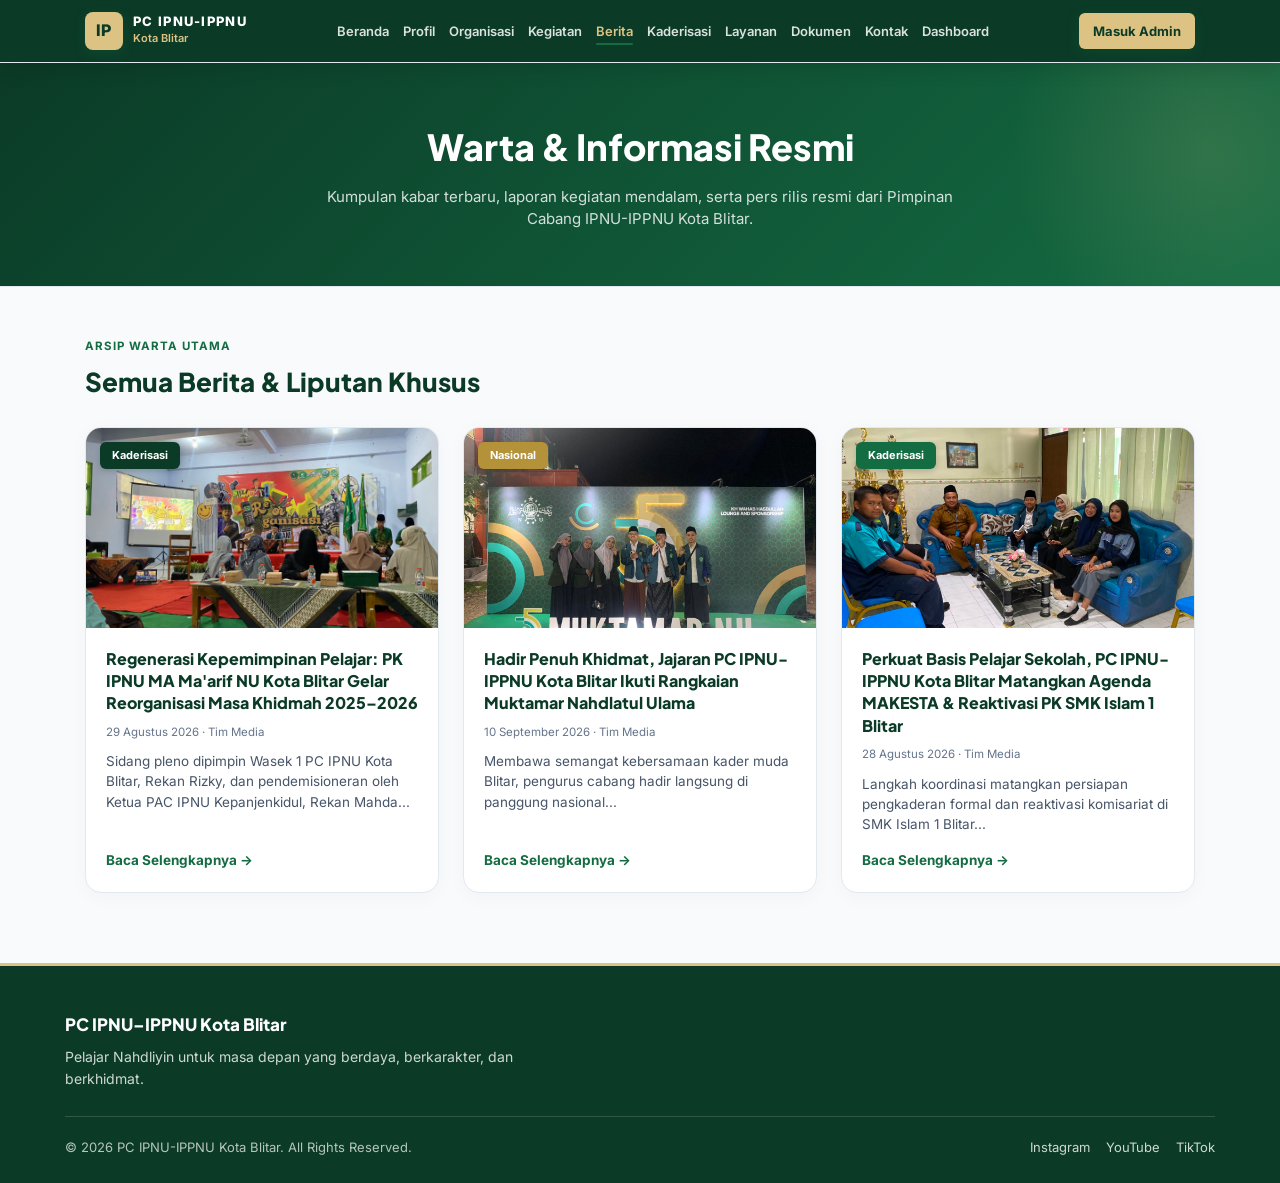
==== commit bab0434b: "Update berita.html" ====
--- a/berita.html
+++ b/berita.html
@@ -318,7 +318,7 @@
   }
   .dot-indicator.active { background: #DCC384; transform: scale(1.2); }
 
-  /* KETERANGAN PERBER BESAR / ZOOM HINT */
+  /* KETERANGAN ZOOM */
   .img-zoom-hint {
     position: absolute;
     bottom: 10px;
@@ -543,7 +543,7 @@
           <div class="news-body-pro">
             <h3 class="news-title-pro">Regenerasi Kepemimpinan Pelajar: PK IPNU MA Ma'arif NU Kota Blitar Gelar Reorganisasi Masa Khidmah 2025–2026</h3>
             <div class="news-meta-pro">29 Agustus 2026 · Tim Media</div>
-            <p class="news-excerpt-pro">Sidang pleno tata tertib dan LPJ dipimpin langsung oleh Ketua PAC Kepanjenkidul, Rekan Mahda, tandai pendemisioneran...</p>
+            <p class="news-excerpt-pro">Sidang pleno dipimpin Wasek 1 PC IPNU Kota Blitar, Rekan Rizky, dan pendemisioneran oleh Ketua PAC IPNU Kepanjenkidul, Rekan Mahda...</p>
             <span class="news-action-link">Baca Selengkapnya →</span>
           </div>
         </article>
@@ -624,27 +624,23 @@
         </p>
 
         <p class="article-body-text">
-          Rangkaian persidangan inti dalam agenda reorganisasi ini dipimpin secara langsung oleh Ketua Pimpinan Anak Cabang (PAC) IPNU Kecamatan Kepanjenkidul, <strong>Rekan Mahda</strong>. Beliau bertindak sebagai pimpinan sidang yang mengawal jalannya pembahasan tata tertib persidangan dengan cermat dan seksama demi kelancaran seluruh rangkaian acara.
-        </p>
-
-        <p class="article-body-text">
-          Setelah pengesahan tata tertib sidang, agenda dilanjutkan dengan pemaparan Laporan Pertanggungjawaban (LPJ) dari pengurus PK IPNU MA Ma'arif NU masa khidmah 2025–2026 yang disampaikan langsung oleh ketua komisariat, Rekan Almaz. Sesi ini berjalan interaktif dengan berbagai evaluasi konstruktif demi perbaikan kualitas organisasi di periode mendatang.
-        </p>
-
-        <p class="article-body-text">
-          Puncak dari persidangan pleno tersebut ditandai dengan proses pendemisioneran pengurus lama. Secara resmi, Rekan Mahda selaku Ketua PAC Kepanjenkidul memimpin prosesi pendemisioneran yang menyatakan bahwa kepengurusan masa khidmah 2025–2026 telah resmi purna tugas dan dikembalikan statusnya menjadi anggota biasa.
+          Rangkaian persidangan inti dalam agenda reorganisasi ini dipimpin secara langsung oleh Wakil Sekretaris 1 (Wasek 1) Pimpinan Cabang (PC) IPNU Kota Blitar, <strong>Rekan Rizky</strong>. Beliau bertindak sebagai pimpinan sidang yang mengawal jalannya pembahasan tata tertib dan Laporan Pertanggungjawaban (LPJ) dengan cermat serta seksama demi kelancaran seluruh rangkaian acara.
+        </p>
+
+        <p class="article-body-text">
+          Setelah pemaparan dan evaluasi LPJ dari pengurus PK IPNU MA Ma'arif NU masa khidmah 2025–2026 yang disampaikan oleh ketua komisariat, Rekan Almaz, acara dilanjutkan dengan puncak persidangan pleno berupa proses pendemisioneran pengurus lama. Secara resmi, prosesi pendemisioneran dipimpin langsung oleh Ketua Pimpinan Anak Cabang (PAC) IPNU Kepanjenkidul, <strong>Rekan Mahda</strong>, yang menyatakan bahwa kepengurusan masa khidmah tersebut telah resmi purna tugas.
         </p>
 
         <!-- KATA SAMBUTAN KETUA PC IPNU KOTA BLITAR 2025-2027 -->
         <div class="news-quote" style="border-left-color: #0B3B27; background: #E6F4EA;">
-          <strong>Pesan &amp; Sambutan Ketua PC IPNU Kota Blitar (2025–2027):</strong><br><br>
+          <strong>Pesan &amp; Sambutan Ketua PC IPNU Kota Blitar 2025–2027 Rekan Ahmad Hafy Akmal Moeslim :</strong><br><br>
           "Kepada seluruh pengurus baru PK IPNU MA Ma'arif NU Kota Blitar nanti, saya berpesan agar senantiasa meresapi makna hakiki dari trilogi pelajar: <strong>Belajar, Berjuang, Bertakwa</strong>. 
           <br><br>
           <strong>Belajar</strong> adalah kewajiban utama kita untuk menguasai ilmu pengetahuan dan teknologi tanpa meninggalkan akar keislaman. <strong>Berjuang</strong> berarti mendedikasikan tenaga dan pikiran untuk kemaslahatan umat serta kemajuan organisasi di lingkungan madrasah. Dan <strong>Bertakwa</strong> adalah benteng spiritual agar setiap langkah pengabdian kita senantiasa mendapatkan ridha Allah SWT. Jadikan komisariat ini sebagai rumah yang nyaman untuk tumbuh bersama."
         </div>
 
         <p class="article-body-text">
-          Pihak madrasah melalui dewan guru pembina turut menyampaikan apresiasi yang mendalam atas terselenggaranya reorganisasi ini serta ucapan terima kasih kepada kepengurusan di bawah kepemimpinan Rekan Almaz dan pendampingan aktif dari jajaran PAC Kepanjenkidul di bawah kepemimpinan Rekan Mahda. Pihak sekolah menegaskan komitmennya untuk terus memberikan dukungan penuh terhadap setiap kegiatan positif yang diinisiasi oleh para kader IPNU di lingkungan kampus MA Ma'arif NU Kota Blitar.
+          Pihak madrasah melalui dewan guru pembina turut menyampaikan apresiasi yang mendalam atas terselenggaranya reorganisasi ini serta ucapan terima kasih kepada kepengurusan di bawah kepemimpinan Rekan Almaz, pengawalan sidang oleh Wasek 1 PC IPNU Kota Blitar Rekan Rizky, serta pendemisioneran resmi oleh Ketua PAC IPNU Kepanjenkidul Rekan Mahda. Pihak sekolah menegaskan komitmennya untuk terus memberikan dukungan penuh terhadap setiap kegiatan positif yang diinisiasi oleh para kader IPNU di lingkungan kampus MA Ma'arif NU Kota Blitar.
         </p>
 
         <p class="article-body-text">
@@ -652,7 +648,7 @@
         </p>
 
         <p class="article-body-text">
-          Seluruh rangkaian acara ditutup dengan doa bersama serta sesi foto kebersamaan antara pengurus lama, pengurus baru, jajaran PAC Kepanjenkidul, dan seluruh tamu undangan. Semangat kebersamaan yang terpancar menjadi bukti nyata bahwa roda pengabdian pelajar Nahdlatul Ulama di Kota Blitar akan terus berdenyut hidup dari masa ke masa.
+          Seluruh rangkaian acara ditutup dengan doa bersama serta sesi foto kebersamaan antara pengurus lama, pengurus baru, jajaran PC IPNU Kota Blitar, PAC Kepanjenkidul, dan seluruh tamu undangan. Semangat kebersamaan yang terpancar menjadi bukti nyata bahwa roda pengabdian pelajar Nahdlatul Ulama di Kota Blitar akan terus berdenyut hidup dari masa ke masa.
         </p>
 
         <div class="article-actions-bar">
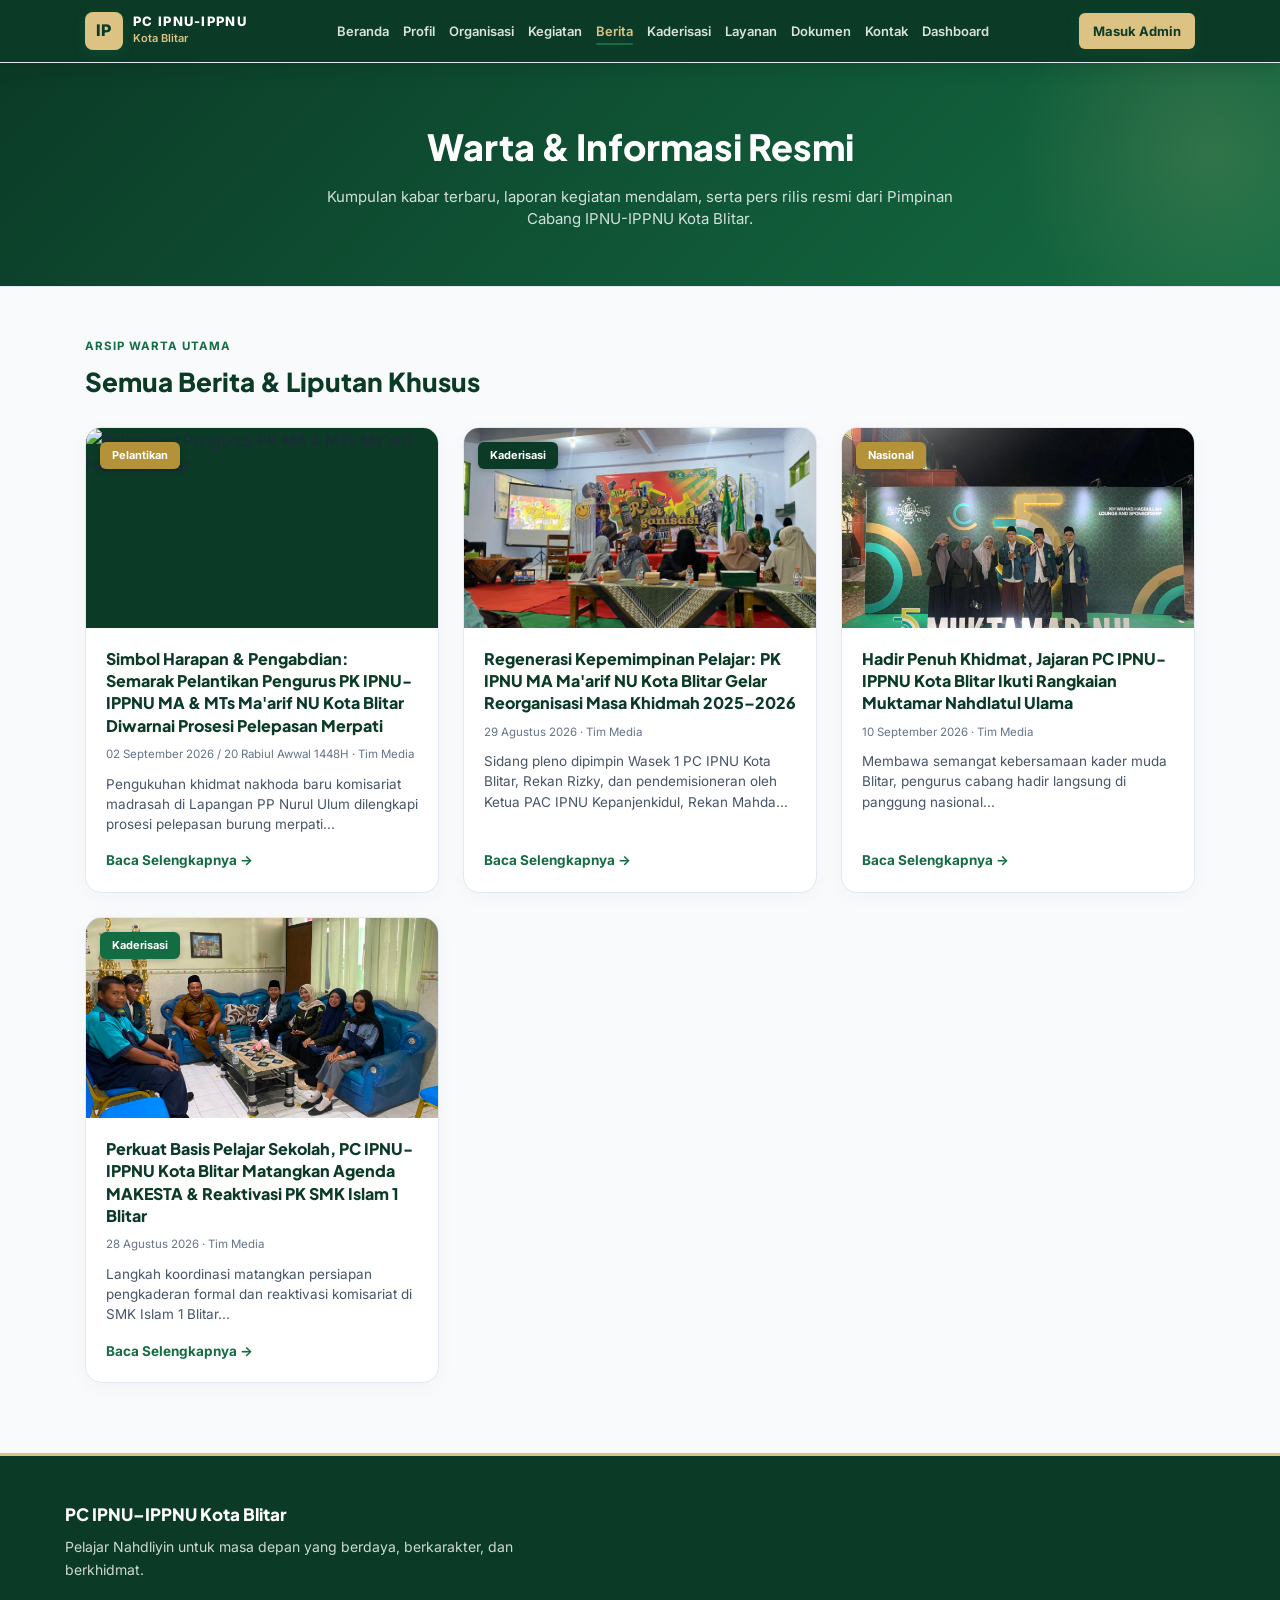
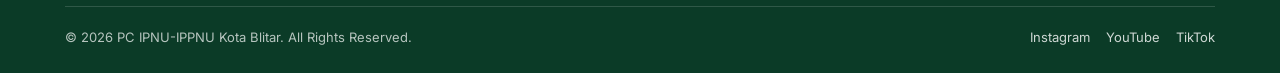
==== commit f2020a18: "berita baru" ====
--- a/berita.html
+++ b/berita.html
@@ -261,7 +261,7 @@
   .author-info h4 { margin: 0; font-size: 13.5px; color: #0F172A; }
   .author-info p { margin: 2px 0 0; font-size: 11.5px; color: #64748B; }
   
-  /* SLIDER FOTO INTERAKTIF (TOMBOL GESER LEBIH KECIL & KETERANGAN ZOOM) */
+  /* SLIDER FOTO INTERAKTIF (3 FOTO BERKELANJUTAN) */
   .news-slider-wrapper {
     position: relative;
     width: 100%;
@@ -488,7 +488,6 @@
 </head>
 <body>
 
-<!-- NAVIGASI UTAMA -->
 <nav class="site-nav" id="siteNav">
   <div class="nav-inner">
     <a href="index.html" class="brand">
@@ -515,17 +514,14 @@
   </div>
 </nav>
 
-<!-- HEADER -->
 <section class="page-header">
   <h1>Warta &amp; Informasi Resmi</h1>
   <p>Kumpulan kabar terbaru, laporan kegiatan mendalam, serta pers rilis resmi dari Pimpinan Cabang IPNU-IPPNU Kota Blitar.</p>
 </section>
 
-<!-- KONTEN UTAMA HALAMAN BERITA -->
 <section class="section">
   <div class="wrap">
     
-    <!-- DAFTAR SEMUA BERITA -->
     <div id="semuaBeritaSection">
       <div class="section-head">
         <div class="section-eyebrow">Arsip Warta Utama</div>
@@ -534,7 +530,19 @@
 
       <div class="card-grid-3">
         
-        <!-- Berita Baru: Reorganisasi PK MA Ma'arif NU -->
+        <article class="news-card-pro" onclick="bukaBerita('beritaPelantikanMaMts')">
+          <div class="news-thumb-pro">
+            <span class="news-tag-pro" style="background:#B4923A;">Pelantikan</span>
+            <img src="pelantikanmamts1.jpeg" alt="Pelantikan Pengurus PK MA &amp; MTs Ma'arif NU Kota Blitar">
+          </div>
+          <div class="news-body-pro">
+            <h3 class="news-title-pro">Simbol Harapan &amp; Pengabdian: Semarak Pelantikan Pengurus PK IPNU-IPPNU MA &amp; MTs Ma'arif NU Kota Blitar Diwarnai Prosesi Pelepasan Merpati</h3>
+            <div class="news-meta-pro">02 September 2026 / 20 Rabiul Awwal 1448H · Tim Media</div>
+            <p class="news-excerpt-pro">Pengukuhan khidmat nakhoda baru komisariat madrasah di Lapangan PP Nurul Ulum dilengkapi prosesi pelepasan burung merpati...</p>
+            <span class="news-action-link">Baca Selengkapnya →</span>
+          </div>
+        </article>
+
         <article class="news-card-pro" onclick="bukaBerita('beritaDemisPK')">
           <div class="news-thumb-pro">
             <span class="news-tag-pro" style="background:#0B3B27;">Kaderisasi</span>
@@ -548,7 +556,6 @@
           </div>
         </article>
 
-        <!-- Berita Utama: Muktamar NU -->
         <article class="news-card-pro" onclick="bukaBerita('beritaMuktamar')">
           <div class="news-thumb-pro">
             <span class="news-tag-pro" style="background:#B4923A;">Nasional</span>
@@ -562,7 +569,6 @@
           </div>
         </article>
 
-        <!-- Berita 1 -->
         <article class="news-card-pro" onclick="bukaBerita('berita1')">
           <div class="news-thumb-pro">
             <span class="news-tag-pro">Kaderisasi</span>
@@ -579,10 +585,86 @@
       </div>
     </div>
 
-    <!-- DETAIL BERITA VIEW -->
     <div id="detailBeritaSection" style="display: none;">
       
-      <!-- ARTIKEL REORGANISASI PK MA MA'ARIF NU -->
+      <div id="beritaPelantikanMaMts" class="news-detail-container" style="display: none;">
+        <span style="background:#B4923A; color:#FFFFFF; font-size:11px; font-weight:700; padding:4px 12px; border-radius:6px; text-transform:uppercase;">Pelantikan &amp; Pengukuhan Komisariat</span>
+        <h2 style="font-size: clamp(20px, 2.8vw, 26px); font-weight:800; color:#0B3B27; margin:12px 0 4px; line-height:1.3;">Simbol Harapan &amp; Pengabdian: Semarak Pelantikan Pengurus PK IPNU-IPPNU MA &amp; MTs Ma'arif NU Kota Blitar Diwarnai Prosesi Pelepasan Merpati</h2>
+        <div class="news-meta-box">
+          <div class="author-avatar">TM</div>
+          <div class="author-info">
+            <h4>Tim Media PC IPNU-IPPNU Kota Blitar</h4>
+            <p>📍 Lapangan PP Nurul Ulum &nbsp;|&nbsp; 📅 02 September 2026 / 20 Rabiul Awwal 1448H</p>
+          </div>
+        </div>
+        
+        <div class="news-slider-wrapper" id="sliderPelantikan">
+          <div class="slide-item active" onclick="bukaFotoModal('pelantikanmamts1.jpeg', 'Dokumentasi Prosesi Pelantikan Pengurus PK IPNU-IPPNU MA & MTs Ma\'arif NU di Lapangan PP Nurul Ulum')">
+            <img src="pelantikanmamts1.jpeg" alt="Pelantikan PK MA &amp; MTs Ma'arif NU 1">
+            <div class="img-zoom-hint">🔍 Klik untuk Perbesar</div>
+          </div>
+          <div class="slide-item" onclick="bukaFotoModal('pelantikanmamts2.jpeg', 'Dokumentasi Prosesi Pelepasan Burung Merpati Simbolik di Lapangan PP Nurul Ulum')">
+            <img src="pelantikanmamts2.jpeg" alt="Pelantikan PK MA &amp; MTs Ma'arif NU 2">
+            <div class="img-zoom-hint">🔍 Klik untuk Perbesar</div>
+          </div>
+          <div class="slide-item" onclick="bukaFotoModal('pelantikanmamts3.jpeg', 'Dokumentasi Kebersamaan Pengurus Terlantik dan Jajaran PC IPNU-IPPNU Kota Blitar')">
+            <img src="pelantikanmamts3.jpeg" alt="Pelantikan PK MA &amp; MTs Ma'arif NU 3">
+            <div class="img-zoom-hint">🔍 Klik untuk Perbesar</div>
+          </div>
+          
+          <button class="slider-btn slider-prev" onclick="geserSlidePelantikan(-1)">❮</button>
+          <button class="slider-btn slider-next" onclick="geserSlidePelantikan(1)">❯</button>
+          
+          <div class="slider-dots">
+            <span class="dot-indicator active" onclick="pilihSlidePelantikan(0)"></span>
+            <span class="dot-indicator" onclick="pilihSlidePelantikan(1)"></span>
+            <span class="dot-indicator" onclick="pilihSlidePelantikan(2)"></span>
+          </div>
+        </div>
+        <div class="doc-photo-caption">Dokumentasi Pelaksanaan Pelantikan dan Pelepasan Merpati di Lapangan PP Nurul Ulum (Geser panah untuk melihat foto lainnya)</div>
+
+        <p class="article-body-text">
+          <strong>KOTA BLITAR</strong> — Denyut pengkaderan pelajar Nahdlatul Ulama di lingkungan institusi pendidikan kembali mencatatkan momentum penting yang sarat makna. Pimpinan Komisariat (PK) Ikatan Pelajar Nahdlatul Ulama (IPNU) dan Ikatan Pelajar Putri Nahdlatul Ulama (IPPNU) Madrasah Aliyah (MA) serta Madrasah Tsanawiyah (MTs) Ma'arif NU Kota Blitar dengan khidmat menyelenggarakan rangkaian acara pelantikan pengurus baru untuk Masa Khidmah 2025–2026. Pelaksanaan kegiatan sakral ini mengambil tanggal istimewa bertepatan dengan 20 Rabiul Awwal 1448 Hijriah atau pada tanggal 02 September 2026 Masehi.
+        </p>
+        
+        <p class="article-body-text">
+          Bertempat di lapangan utama Kompleks Pondok Pesantren (PP) Nurul Ulum Kota Blitar, acara pengukuhan akbar ini dihadiri oleh ratusan kader pelajar dari tingkat tsanawiyah dan aliyah, jajaran dewan guru, pengasuh pondok pesantren, pembina yayasan, serta pengurus harian Pimpinan Cabang (PC) IPNU-IPPNU Kota Blitar. Suasana lapangan mendadak terasa begitu khidmat tatkala lantunan ayat suci Al-Qur'an dan pembacaan selawat kebangsaan berkumandang, menggugah semangat kebersamaan seluruh hadirin yang memadati area lapangan.
+        </p>
+
+        <p class="article-body-text">
+          Prosesi inti dimulai dengan pembacaan surat keputusan kepengurusan dilanjutkan pengucapan ikrar sumpah jabatan yang dipandu secara langsung oleh perwakilan pengurus harian PC IPNU-IPPNU Kota Blitar. Seluruh pengurus baru unsur putra maupun putri berdiri tegap mengucapkan janji setia untuk mengawal tradisi keislaman Ahlussunnah wal Jamaah an-Nahdliyah, menjalankan roda organisasi dengan penuh tanggung jawab, serta mendedikasikan diri bagi kemajuan intelektual dan spiritual pelajar madrasah.
+        </p>
+
+        <p class="article-body-text">
+          Setelah prosesi penyerahan pataka organisasi selesai dilaksanakan, suasana acara semakin meriah dan penuh kekhidmatan tatkala memasuki agenda prosesi simbolis yang dinanti-nantikan oleh seluruh peserta di Lapangan PP Nurul Ulum, yakni <strong>pelepasan sepasang burung merpati ke udara bebas</strong>. Pelepasan burung merpati ini dilakukan secara bersama-sama oleh perwakilan pengurus cabang, pengasuh pesantren, serta ketua komisariat terpilih di tengah lapangan terbuka.
+        </p>
+
+        <div class="news-quote" style="border-left-color: #B4923A; background: #FDF8E2;">
+          <strong>Makna Filosofis Pelepasan Burung Merpati di Lapangan PP Nurul Ulum:</strong><br><br>
+          "Pelepasan burung merpati putih ke angkasa bukan sekadar seremonial pemanis acara, melainkan sebuah lambang filosofis yang mendalam. Merpati dikenal sebagai simbol kesetiaan, ketulusan, serta perdamaian. Harapannya, para pengurus baru PK IPNU-IPPNU MA dan MTs Ma'arif NU Kota Blitar dapat terbang tinggi mengejar cita-cita luhur, membawa nama baik organisasi dengan penuh loyalitas, serta menebarkan kedamaian dan kemaslahatan di lingkungan madrasah maupun masyarakat luas."
+        </div>
+
+        <p class="article-body-text">
+          Pihak dewan guru dan kepala madrasah MA &amp; MTs Ma'arif NU Kota Blitar yang memberikan sambutan seusai prosesi menyampaikan rasa bangga serta apresiasi mendalam atas suksesnya acara pelantikan ini. Pihak madrasah menilai bahwa kolaborasi aktif melalui organisasi IPNU-IPPNU merupakan sarana pembentukan karakter (character building) yang sangat efektif bagi para siswa agar memiliki ketahanan mental, jiwa kepemimpinan, serta kepekaan sosial yang tinggi.
+        </p>
+
+        <p class="article-body-text">
+          "Kami berpesan kepada anak-anakku yang baru saja dilantik agar merawat amanah ini dengan sebaik-baiknya. Jadikan organisasi ini sebagai wadah berlatih memimpin dan dipimpin, serta tempat mengasah kreativitas tanpa melupakan kewajiban utama dalam menuntut ilmu di bangku madrasah," ungkap salah satu perwakilan guru pembina dalam sesi ramah tamah.
+        </p>
+
+        <p class="article-body-text">
+          Rangkaian acara pelantikan yang bertepatan dengan bulan Rabiul Awwal ini ditutup dengan doa bersama demi memohon keberkahan dan kelancaran dalam menjalankan program kerja satu periode ke depan. Acara diakhiri dengan sesi foto bersama, jabat tangan hangat, serta pekikan yel-yel perjuangan pelajar Nahdliyin yang menggema penuh semangat di Lapangan PP Nurul Ulum.
+        </p>
+
+        <div class="article-actions-bar">
+          <a href="berita.html" class="back-btn-ui"><span>←</span> Kembali ke Semua Berita</a>
+          <div class="action-buttons-group">
+            <button class="like-btn" id="like-beritaPelantikanMaMts" onclick="toggleLike('beritaPelantikanMaMts')">❤️ <span id="like-count-beritaPelantikanMaMts">75</span> Suka</button>
+            <button class="share-btn" onclick="copyToClipboard()">🔗 Salin Tautan</button>
+          </div>
+        </div>
+      </div>
+
       <div id="beritaDemisPK" class="news-detail-container" style="display: none;">
         <span style="background:#0B3B27; color:#FFFFFF; font-size:11px; font-weight:700; padding:4px 12px; border-radius:6px; text-transform:uppercase;">Kaderisasi Komisariat &amp; Reorganisasi</span>
         <h2 style="font-size: clamp(20px, 2.8vw, 26px); font-weight:800; color:#0B3B27; margin:12px 0 4px; line-height:1.3;">Regenerasi Kepemimpinan Pelajar: PK IPNU MA Ma'arif NU Kota Blitar Gelar Reorganisasi Masa Khidmah 2025–2026</h2>
@@ -594,7 +676,6 @@
           </div>
         </div>
         
-        <!-- FOTO SLIDER (DENGAN TOMBOL GESER LEBIH KECIL DAN KETERANGAN ZOOM) -->
         <div class="news-slider-wrapper" id="sliderPK">
           <div class="slide-item active" onclick="bukaFotoModal('demispk1.jpeg', 'Dokumentasi Sidang Pleno Reorganisasi PK IPNU MA Ma\'arif NU Kota Blitar Masa Khidmah 2025–2026')">
             <img src="demispk1.jpeg" alt="Reorganisasi PK IPNU MA Ma'arif NU Blitar 1">
@@ -605,12 +686,12 @@
             <div class="img-zoom-hint">🔍 Klik untuk Perbesar</div>
           </div>
           
-          <button class="slider-btn slider-prev" onclick="geserSlide(-1)">❮</button>
-          <button class="slider-btn slider-next" onclick="geserSlide(1)">❯</button>
+          <button class="slider-btn slider-prev" onclick="geserSlidePK(-1)">❮</button>
+          <button class="slider-btn slider-next" onclick="geserSlidePK(1)">❯</button>
           
           <div class="slider-dots">
-            <span class="dot-indicator active" onclick="pilihSlide(0)"></span>
-            <span class="dot-indicator" onclick="pilihSlide(1)"></span>
+            <span class="dot-indicator active" onclick="pilihSlidePK(0)"></span>
+            <span class="dot-indicator" onclick="pilihSlidePK(1)"></span>
           </div>
         </div>
         <div class="doc-photo-caption">Dokumentasi Pelaksanaan Reorganisasi Pimpinan Komisariat (PK) IPNU MA Ma'arif NU Kota Blitar (Geser panah untuk melihat foto lainnya)</div>
@@ -631,7 +712,6 @@
           Setelah pemaparan dan evaluasi LPJ dari pengurus PK IPNU MA Ma'arif NU masa khidmah 2025–2026 yang disampaikan oleh ketua komisariat, Rekan Almaz, acara dilanjutkan dengan puncak persidangan pleno berupa proses pendemisioneran pengurus lama. Secara resmi, prosesi pendemisioneran dipimpin langsung oleh Ketua Pimpinan Anak Cabang (PAC) IPNU Kepanjenkidul, <strong>Rekan Mahda</strong>, yang menyatakan bahwa kepengurusan masa khidmah tersebut telah resmi purna tugas.
         </p>
 
-        <!-- KATA SAMBUTAN KETUA PC IPNU KOTA BLITAR 2025-2027 -->
         <div class="news-quote" style="border-left-color: #0B3B27; background: #E6F4EA;">
           <strong>Pesan &amp; Sambutan Ketua PC IPNU Kota Blitar 2025–2027 Rekan Ahmad Hafy Akmal Moeslim :</strong><br><br>
           "Kepada seluruh pengurus baru PK IPNU MA Ma'arif NU Kota Blitar nanti, saya berpesan agar senantiasa meresapi makna hakiki dari trilogi pelajar: <strong>Belajar, Berjuang, Bertakwa</strong>. 
@@ -660,7 +740,6 @@
         </div>
       </div>
 
-      <!-- ARTIKEL MUKTAMAR NU -->
       <div id="beritaMuktamar" class="news-detail-container" style="display: none;">
         <span style="background:#B4923A; color:#FFFFFF; font-size:11px; font-weight:700; padding:4px 12px; border-radius:6px; text-transform:uppercase;">Liputan Khusus Nasional &amp; Muktamar NU</span>
         <h2 style="font-size: clamp(20px, 2.8vw, 26px); font-weight:800; color:#0B3B27; margin:12px 0 4px; line-height:1.3;">Hadir Penuh Khidmat, Jajaran PC IPNU-IPPNU Kota Blitar Ikuti Rangkaian Muktamar Nahdlatul Ulama</h2>
@@ -719,7 +798,6 @@
         </div>
       </div>
 
-      <!-- ARTIKEL BERITA 1 -->
       <div id="berita1" class="news-detail-container" style="display: none;">
         <span style="background:#DCC384; color:#0B3B27; font-size:11px; font-weight:700; padding:4px 12px; border-radius:6px; text-transform:uppercase;">Kaderisasi &amp; Organisasi Sekolah</span>
         <h2 style="font-size: clamp(20px, 2.8vw, 26px); font-weight:800; color:#0B3B27; margin:12px 0 4px; line-height:1.3;">Perkuat Basis Pelajar Sekolah, PC IPNU-IPPNU Kota Blitar Matangkan Agenda MAKESTA &amp; Reaktivasi PK SMK Islam 1 Blitar</h2>
@@ -783,7 +861,6 @@
   </div>
 </section>
 
-<!-- FOOTER -->
 <footer class="footer-modern">
   <div class="footer-content">
     <h4>PC IPNU–IPPNU Kota Blitar</h4>
@@ -799,40 +876,69 @@
   </div>
 </footer>
 
-<!-- SCRIPT INTERAKTIF -->
 <script>
   function bukaBerita(id) {
     window.location.href = `berita.html?id=${id}`;
   }
 
-  // Logika Slider Foto (Dua Foto Berkelanjutan)
-  let currentIndex = 0;
-  function geserSlide(arah) {
+  // Logika Slider Foto Pelantikan (3 Foto Berkelanjutan)
+  let currentPelantikanIndex = 0;
+  function geserSlidePelantikan(arah) {
+    const slides = document.querySelectorAll('#sliderPelantikan .slide-item');
+    const dots = document.querySelectorAll('#sliderPelantikan .dot-indicator');
+    if (slides.length === 0) return;
+    
+    slides[currentPelantikanIndex].classList.remove('active');
+    dots[currentPelantikanIndex].classList.remove('active');
+    
+    currentPelantikanIndex = (currentPelantikanIndex + arah + slides.length) % slides.length;
+    
+    slides[currentPelantikanIndex].classList.add('active');
+    dots[currentPelantikanIndex].classList.add('active');
+  }
+
+  function pilihSlidePelantikan(index) {
+    const slides = document.querySelectorAll('#sliderPelantikan .slide-item');
+    const dots = document.querySelectorAll('#sliderPelantikan .dot-indicator');
+    if (slides.length === 0) return;
+    
+    slides[currentPelantikanIndex].classList.remove('active');
+    dots[currentPelantikanIndex].classList.remove('active');
+    
+    currentPelantikanIndex = index;
+    
+    slides[currentPelantikanIndex].classList.add('active');
+    dots[currentPelantikanIndex].classList.add('active');
+  }
+
+  // Logika Slider Foto Reorganisasi PK (2 Foto)
+  let currentPKIndex = 0;
+  function geserSlidePK(arah) {
     const slides = document.querySelectorAll('#sliderPK .slide-item');
     const dots = document.querySelectorAll('#sliderPK .dot-indicator');
     if (slides.length === 0) return;
     
-    slides[currentIndex].classList.remove('active');
-    dots[currentIndex].classList.remove('active');
-    
-    currentIndex = (currentIndex + arah + slides.length) % slides.length;
-    
-    slides[currentIndex].classList.add('active');
-    dots[currentIndex].classList.add('active');
-  }
-
-  function pilihSlide(index) {
+    slides[currentPKIndex].classList.remove('active');
+    dots[currentPKIndex].classList.remove('active');
+    
+    currentPKIndex = (currentPKIndex + arah + slides.length) % slides.length;
+    
+    slides[currentPKIndex].classList.add('active');
+    dots[currentPKIndex].classList.add('active');
+  }
+
+  function pilihSlidePK(index) {
     const slides = document.querySelectorAll('#sliderPK .slide-item');
     const dots = document.querySelectorAll('#sliderPK .dot-indicator');
     if (slides.length === 0) return;
     
-    slides[currentIndex].classList.remove('active');
-    dots[currentIndex].classList.remove('active');
-    
-    currentIndex = index;
-    
-    slides[currentIndex].classList.add('active');
-    dots[currentIndex].classList.add('active');
+    slides[currentPKIndex].classList.remove('active');
+    dots[currentPKIndex].classList.remove('active');
+    
+    currentPKIndex = index;
+    
+    slides[currentPKIndex].classList.add('active');
+    dots[currentPKIndex].classList.add('active');
   }
 
   // Fungsi Pratinjau Foto Penuh (Lightbox Window)
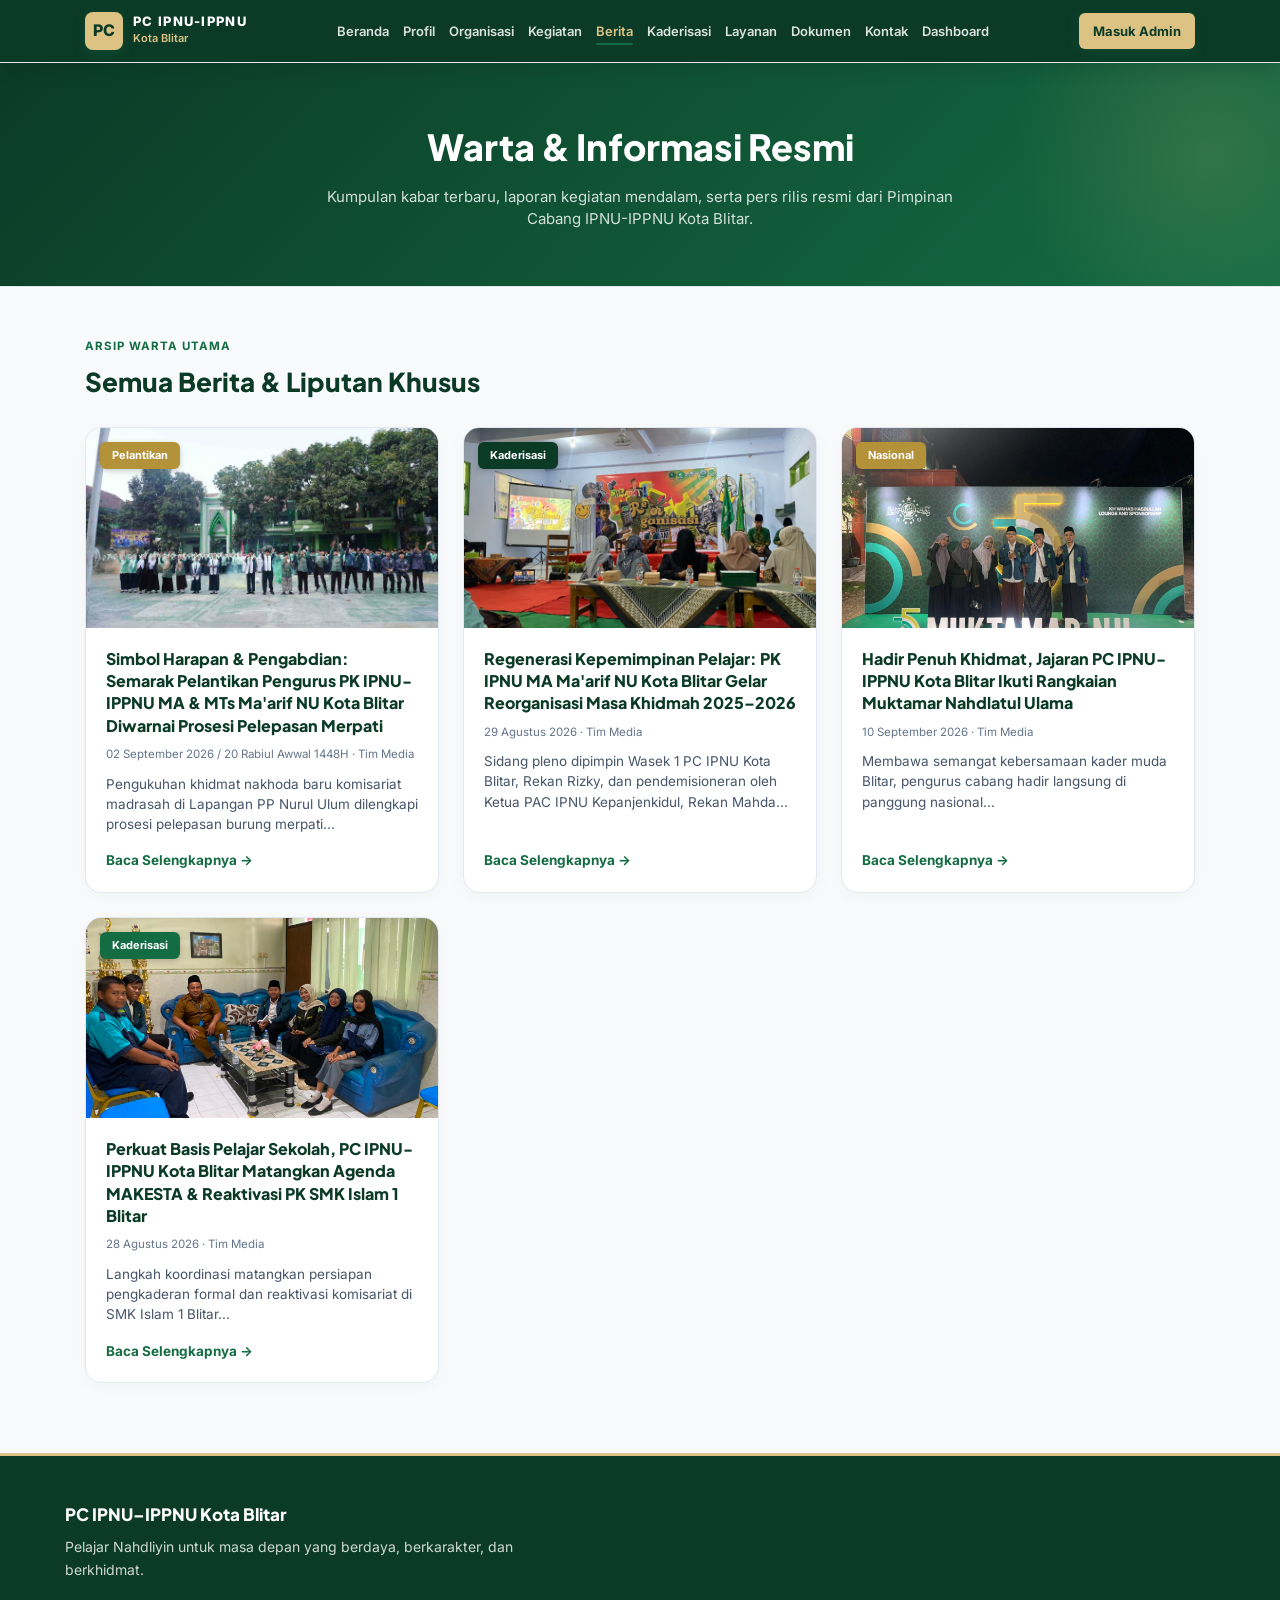
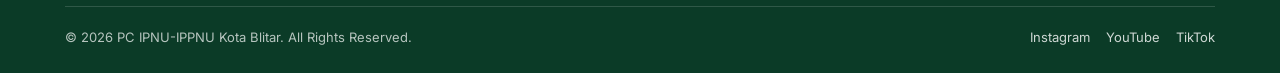
==== commit ad0546e0: "Update berita.html" ====
--- a/berita.html
+++ b/berita.html
@@ -491,7 +491,7 @@
 <nav class="site-nav" id="siteNav">
   <div class="nav-inner">
     <a href="index.html" class="brand">
-      <div class="brand-mark">IP</div>
+      <div class="brand-mark">PC</div>
       <div class="brand-text">
         <div class="t1">PC IPNU-IPPNU</div>
         <div class="t2">Kota Blitar</div>
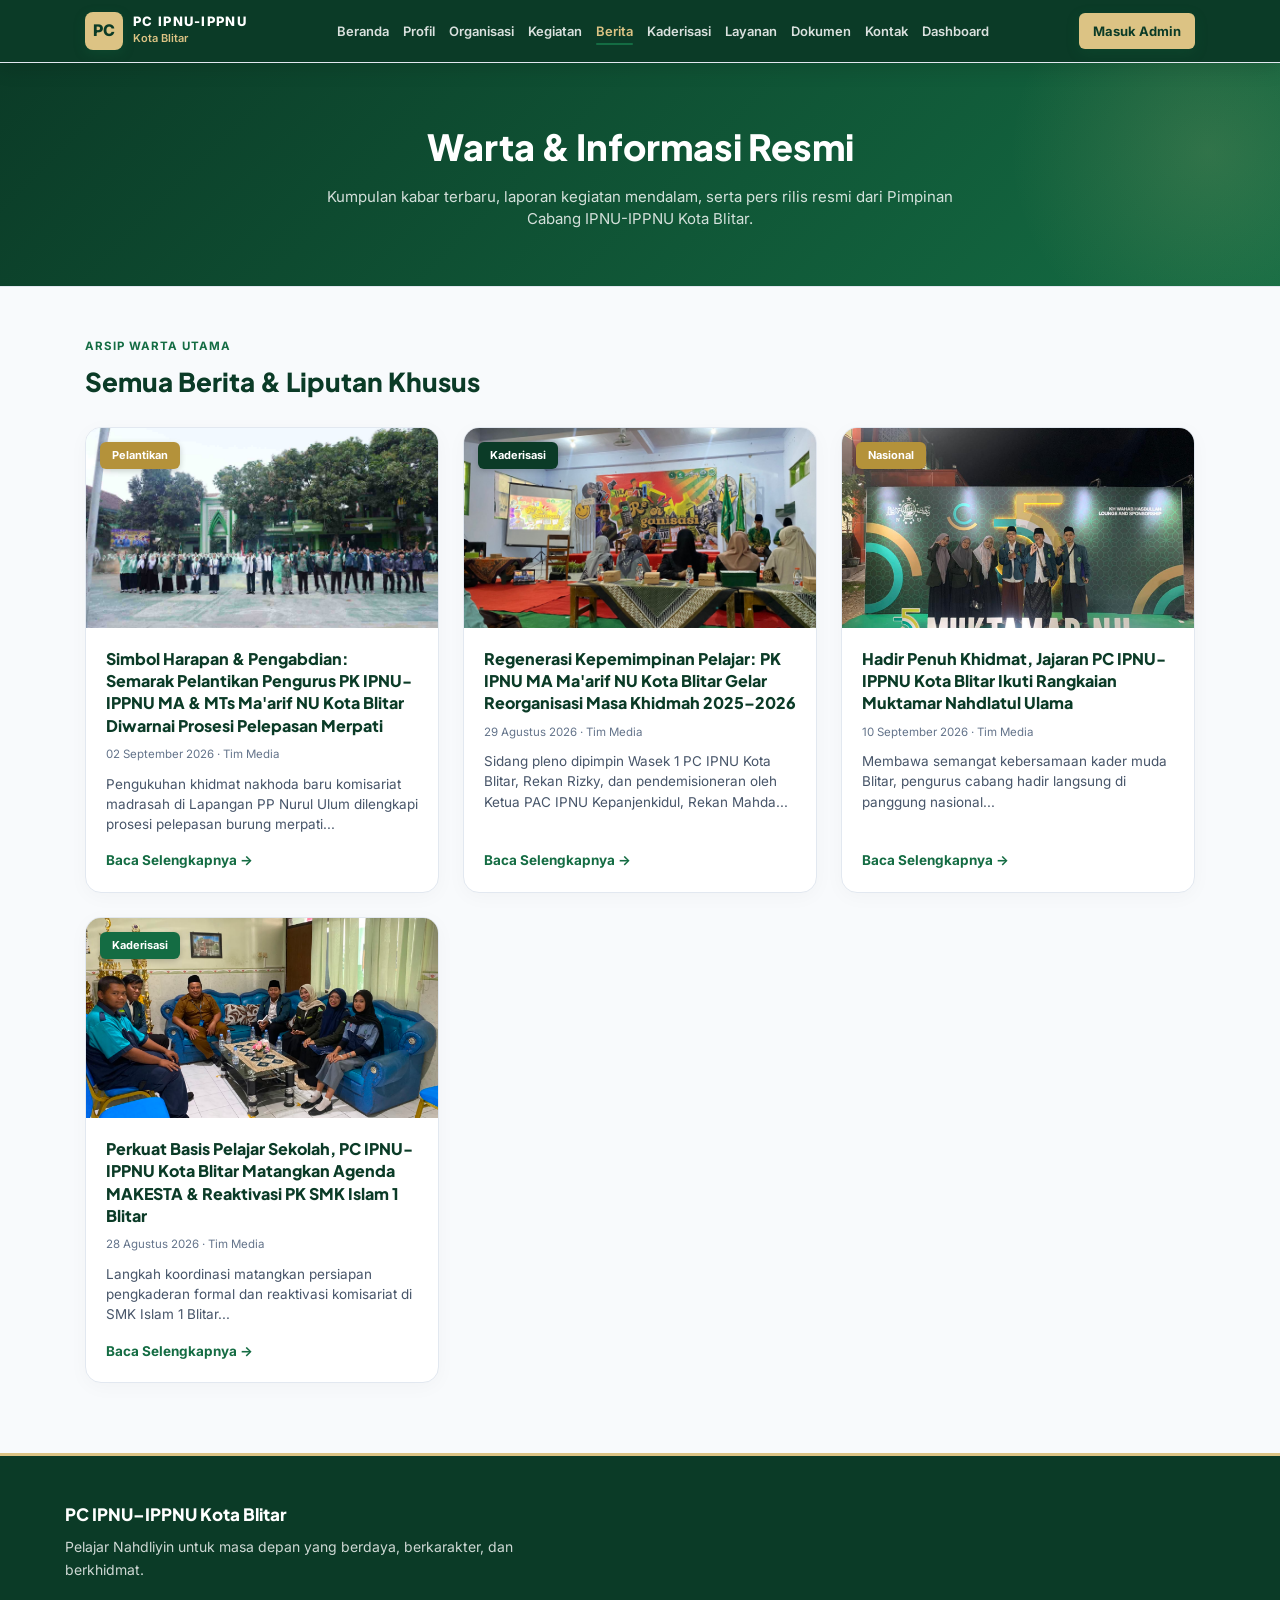
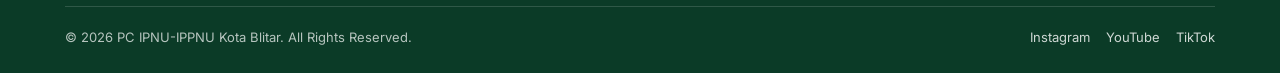
==== commit b7457d5f: "Update berita.html" ====
--- a/berita.html
+++ b/berita.html
@@ -537,7 +537,7 @@
           </div>
           <div class="news-body-pro">
             <h3 class="news-title-pro">Simbol Harapan &amp; Pengabdian: Semarak Pelantikan Pengurus PK IPNU-IPPNU MA &amp; MTs Ma'arif NU Kota Blitar Diwarnai Prosesi Pelepasan Merpati</h3>
-            <div class="news-meta-pro">02 September 2026 / 20 Rabiul Awwal 1448H · Tim Media</div>
+            <div class="news-meta-pro">02 September 2026 · Tim Media</div>
             <p class="news-excerpt-pro">Pengukuhan khidmat nakhoda baru komisariat madrasah di Lapangan PP Nurul Ulum dilengkapi prosesi pelepasan burung merpati...</p>
             <span class="news-action-link">Baca Selengkapnya →</span>
           </div>
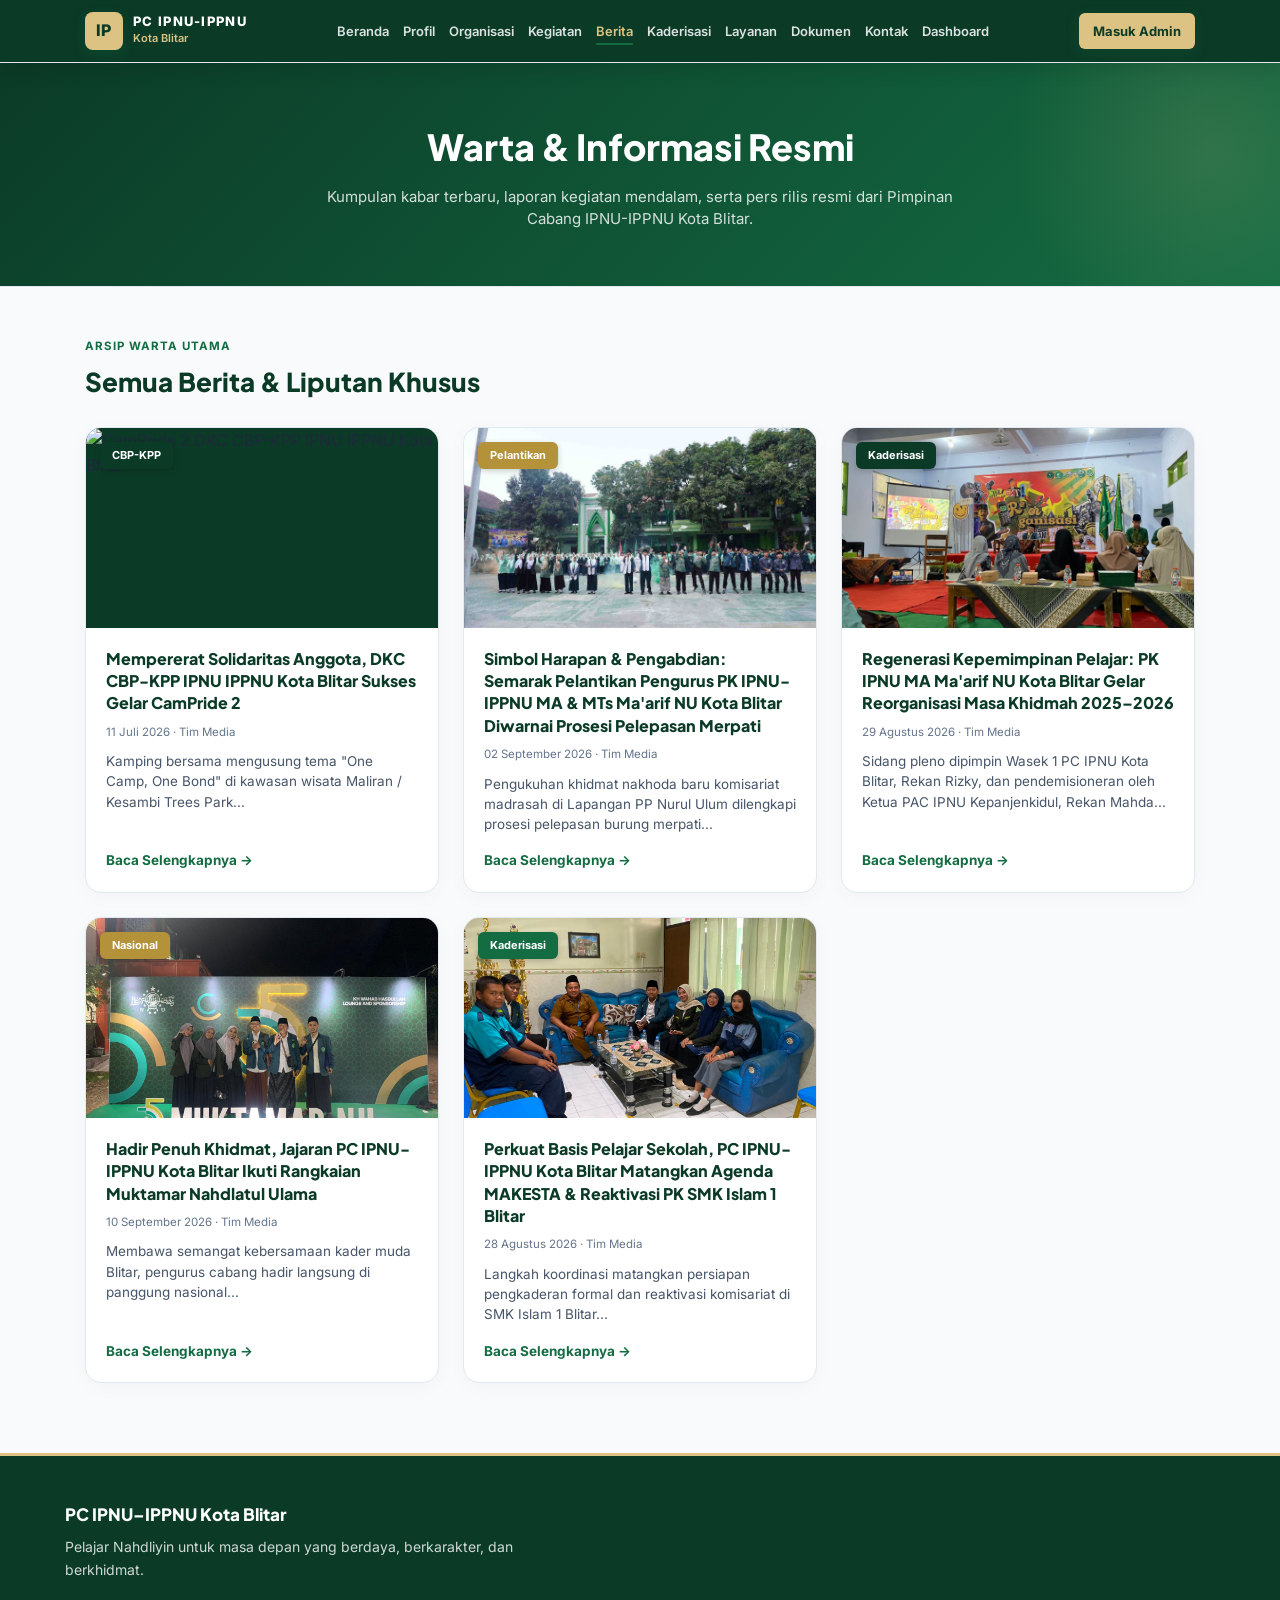
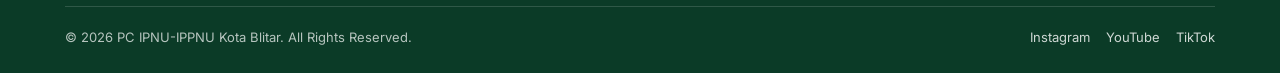
==== commit f61f9d5b: "new beritaa" ====
--- a/berita.html
+++ b/berita.html
@@ -491,7 +491,7 @@
 <nav class="site-nav" id="siteNav">
   <div class="nav-inner">
     <a href="index.html" class="brand">
-      <div class="brand-mark">PC</div>
+      <div class="brand-mark">IP</div>
       <div class="brand-text">
         <div class="t1">PC IPNU-IPPNU</div>
         <div class="t2">Kota Blitar</div>
@@ -530,6 +530,19 @@
 
       <div class="card-grid-3">
         
+        <article class="news-card-pro" onclick="bukaBerita('beritaCamPride')">
+          <div class="news-thumb-pro">
+            <span class="news-tag-pro" style="background:#0B3B27;">CBP-KPP</span>
+            <img src="camp.jpeg" alt="CamPride 2 DKC CBP-KPP IPNU IPPNU Kota Blitar">
+          </div>
+          <div class="news-body-pro">
+            <h3 class="news-title-pro">Mempererat Solidaritas Anggota, DKC CBP-KPP IPNU IPPNU Kota Blitar Sukses Gelar CamPride 2</h3>
+            <div class="news-meta-pro">11 Juli 2026 · Tim Media</div>
+            <p class="news-excerpt-pro">Kamping bersama mengusung tema "One Camp, One Bond" di kawasan wisata Maliran / Kesambi Trees Park...</p>
+            <span class="news-action-link">Baca Selengkapnya →</span>
+          </div>
+        </article>
+
         <article class="news-card-pro" onclick="bukaBerita('beritaPelantikanMaMts')">
           <div class="news-thumb-pro">
             <span class="news-tag-pro" style="background:#B4923A;">Pelantikan</span>
@@ -587,6 +600,64 @@
 
     <div id="detailBeritaSection" style="display: none;">
       
+      <div id="beritaCamPride" class="news-detail-container" style="display: none;">
+        <span style="background:#0B3B27; color:#FFFFFF; font-size:11px; font-weight:700; padding:4px 12px; border-radius:6px; text-transform:uppercase;">CBP-KPP &amp; Kegiatan Keakraban</span>
+        <h2 style="font-size: clamp(20px, 2.8vw, 26px); font-weight:800; color:#0B3B27; margin:12px 0 4px; line-height:1.3;">Mempererat Solidaritas Anggota, DKC CBP-KPP IPNU IPPNU Kota Blitar Sukses Gelar CamPride 2</h2>
+        <div class="news-meta-box">
+          <div class="author-avatar">TM</div>
+          <div class="author-info">
+            <h4>Tim Media PC IPNU-IPPNU Kota Blitar</h4>
+            <p>📍 Kawasan Wisata Maliran / Kesambi Trees Park, Blitar &nbsp;|&nbsp; 📅 11–12 Juli 2026</p>
+          </div>
+        </div>
+        
+        <div class="news-card-img" onclick="bukaFotoModal('camp.jpeg', 'Dokumentasi CamPride 2 DKC CBP-KPP IPNU IPPNU Kota Blitar di Maliran / Kesambi Trees Park')" style="width:100%; height:clamp(240px, 40vw, 380px); background:#0B3B27; border-radius:12px; overflow:hidden; margin-bottom:6px; cursor:pointer; position:relative;">
+          <img src="camp.jpeg" alt="CamPride 2 DKC CBP-KPP IPNU IPPNU Kota Blitar" style="width:100%; height:100%; object-fit:cover;">
+          <div class="img-zoom-hint">🔍 Klik untuk Perbesar</div>
+        </div>
+        <div class="doc-photo-caption">Dokumentasi Pelaksanaan CamPride 2 DKC CBP-KPP IPNU IPPNU Kota Blitar di Kawasan Wisata Maliran / Kesambi Trees Park</div>
+
+        <p class="article-body-text">
+          <strong>BLITAR</strong> — Dewan Koordinasi Cabang (DKC) Corp Brigade Pembangunan (CBP) dan Korp Pelajar Putri (KPP) IPNU IPPNU Kota Blitar kembali menggelar agenda keakraban tahunan bertajuk <strong>CamPride 2</strong>. Kegiatan kamping bersama yang mengusung tema <em>"One Camp, One Bond"</em> ini berlangsung selama dua hari, Sabtu hingga Minggu (11–12 Juli 2026), bertempat di kawasan wisata Maliran / Kesambi Trees Park, Blitar.
+        </p>
+        
+        <p class="article-body-text">
+          Agenda ini dirancang untuk mempererat ikatan kebersamaan antaranggota sekaligus membekali kader dengan keterampilan lapangan dalam suasana yang lebih santai dan menyatu dengan alam.
+        </p>
+
+        <p class="article-body-text">
+          Komandan DKC CBP Novando Danang Wijayanto bersama dengan Komandan DKC KPP Lilia Qotrun Nada menyatakan bahwa <em>CamPride 2</em> menjadi wadah strategis untuk menyelaraskan pemikiran serta membangun kekompakan tim di luar rutinitas organisasi formal.
+        </p>
+
+        <p class="article-body-text">
+          Selama dua hari pelaksanaan, para peserta disuguhi rangkaian materi dan simulasi keterampilan, salah satunya pelatihan Penanganan Pertama Pada Gawat Darurat (PPGD). Pelatihan ini penting diberikan sebagai bekal saat kondisi darurat bagi anggota CBP KPP yang sering terjun dalam aksi kemanusiaan dan pengawalan kegiatan.
+        </p>
+
+        <p class="article-body-text">
+          Tak hanya diisi materi teknis, kegiatan juga diselingi beragam <em>fun games</em>, sesi <em>coffee break</em>, dan diskusi santai di sekitar area perkemahan untuk mengasah kekompakan.
+        </p>
+
+        <p class="article-body-text">
+          Dengan harga tiket masuk (HTM) yang terjangkau sebesar 20 ribu rupiah, para peserta mendapatkan fasilitas konsumsi, materi pengalaman, hingga ruang keakraban bersama seluruh kader se-Kota Blitar.
+        </p>
+
+        <p class="article-body-text">
+          Puncak kegiatan perkemahan ini ditutup dengan sesi api unggun dan refleksi bersama yang dipimpin langsung oleh jajaran komandan DKC. Momentum di malam keakraban tersebut dimanfaatkan untuk membakar semangat juang para kader, memperkuat ikatan batin antarkecamatan, serta meneguhkan komitmen pengabdian kepada organisasi di bawah naungan Nahdlatul Ulama.
+        </p>
+
+        <p class="article-body-text">
+          Melalui tagar semangat <em>"We Are Still Here"</em>, DKC Kota Blitar mengisyaratkan keberlanjutan komitmen kader CBP KPP untuk terus hadir, aktif, dan solid dalam mengawal panji-panji pelajar NU di Kota Blitar.
+        </p>
+
+        <div class="article-actions-bar">
+          <a href="berita.html" class="back-btn-ui"><span>←</span> Kembali ke Semua Berita</a>
+          <div class="action-buttons-group">
+            <button class="like-btn" id="like-beritaCamPride" onclick="toggleLike('beritaCamPride')">❤️ <span id="like-count-beritaCamPride">92</span> Suka</button>
+            <button class="share-btn" onclick="copyToClipboard()">🔗 Salin Tautan</button>
+          </div>
+        </div>
+      </div>
+
       <div id="beritaPelantikanMaMts" class="news-detail-container" style="display: none;">
         <span style="background:#B4923A; color:#FFFFFF; font-size:11px; font-weight:700; padding:4px 12px; border-radius:6px; text-transform:uppercase;">Pelantikan &amp; Pengukuhan Komisariat</span>
         <h2 style="font-size: clamp(20px, 2.8vw, 26px); font-weight:800; color:#0B3B27; margin:12px 0 4px; line-height:1.3;">Simbol Harapan &amp; Pengabdian: Semarak Pelantikan Pengurus PK IPNU-IPPNU MA &amp; MTs Ma'arif NU Kota Blitar Diwarnai Prosesi Pelepasan Merpati</h2>
@@ -594,7 +665,7 @@
           <div class="author-avatar">TM</div>
           <div class="author-info">
             <h4>Tim Media PC IPNU-IPPNU Kota Blitar</h4>
-            <p>📍 Lapangan PP Nurul Ulum &nbsp;|&nbsp; 📅 02 September 2026 / 20 Rabiul Awwal 1448H</p>
+            <p>📍 Lapangan PP Nurul Ulum &nbsp;|&nbsp; 📅 02 September 2026</p>
           </div>
         </div>
         
@@ -624,7 +695,7 @@
         <div class="doc-photo-caption">Dokumentasi Pelaksanaan Pelantikan dan Pelepasan Merpati di Lapangan PP Nurul Ulum (Geser panah untuk melihat foto lainnya)</div>
 
         <p class="article-body-text">
-          <strong>KOTA BLITAR</strong> — Denyut pengkaderan pelajar Nahdlatul Ulama di lingkungan institusi pendidikan kembali mencatatkan momentum penting yang sarat makna. Pimpinan Komisariat (PK) Ikatan Pelajar Nahdlatul Ulama (IPNU) dan Ikatan Pelajar Putri Nahdlatul Ulama (IPPNU) Madrasah Aliyah (MA) serta Madrasah Tsanawiyah (MTs) Ma'arif NU Kota Blitar dengan khidmat menyelenggarakan rangkaian acara pelantikan pengurus baru untuk Masa Khidmah 2025–2026. Pelaksanaan kegiatan sakral ini mengambil tanggal istimewa bertepatan dengan 20 Rabiul Awwal 1448 Hijriah atau pada tanggal 02 September 2026 Masehi.
+          <strong>KOTA BLITAR</strong> — Denyut pengkaderan pelajar Nahdlatul Ulama di lingkungan institusi pendidikan kembali mencatatkan momentum penting yang sarat makna. Pimpinan Komisariat (PK) Ikatan Pelajar Nahdlatul Ulama (IPNU) dan Ikatan Pelajar Putri Nahdlatul Ulama (IPPNU) Madrasah Aliyah (MA) serta Madrasah Tsanawiyah (MTs) Ma'arif NU Kota Blitar dengan khidmat menyelenggarakan rangkaian acara pelantikan pengurus baru untuk Masa Khidmah 2025–2026. Pelaksanaan kegiatan sakral ini mengambil tanggal istimewa bertepatan dengan tanggal 02 September 2026 Masehi.
         </p>
         
         <p class="article-body-text">
@@ -653,7 +724,7 @@
         </p>
 
         <p class="article-body-text">
-          Rangkaian acara pelantikan yang bertepatan dengan bulan Rabiul Awwal ini ditutup dengan doa bersama demi memohon keberkahan dan kelancaran dalam menjalankan program kerja satu periode ke depan. Acara diakhiri dengan sesi foto bersama, jabat tangan hangat, serta pekikan yel-yel perjuangan pelajar Nahdliyin yang menggema penuh semangat di Lapangan PP Nurul Ulum.
+          Rangkaian acara pelantikan ini ditutup dengan doa bersama demi memohon keberkahan dan kelancaran dalam menjalankan program kerja satu periode ke depan. Acara diakhiri dengan sesi foto bersama, jabat tangan hangat, serta pekikan yel-yel perjuangan pelajar Nahdliyin yang menggema penuh semangat di Lapangan PP Nurul Ulum.
         </p>
 
         <div class="article-actions-bar">
@@ -840,7 +911,7 @@
         </p>
 
         <p class="article-body-text">
-          Dengan adanya koordinasi yang baik antara pihak sekolah dan pengurus cabang, diharapkan proses pembinaan kader muda dapat berjalan secara lancar tanpa hambatan berarti. Sinergi ini juga mendapat sambutan positif dari berbagai pihak yang peduli terhadap perkembangan aktivitas positif di kalangan pelajar sekolah.
+          Dengan adanya koordinasi yang baik antara pihak sekolah dan pengurus cabang, diharapkan pembinaan kader muda dapat berjalan secara lancar tanpa hambatan berarti. Sinergi ini juga mendapat sambutan positif dari berbagai pihak yang peduli terhadap perkembangan aktivitas positif di kalangan pelajar sekolah.
         </p>
 
         <p class="article-body-text">
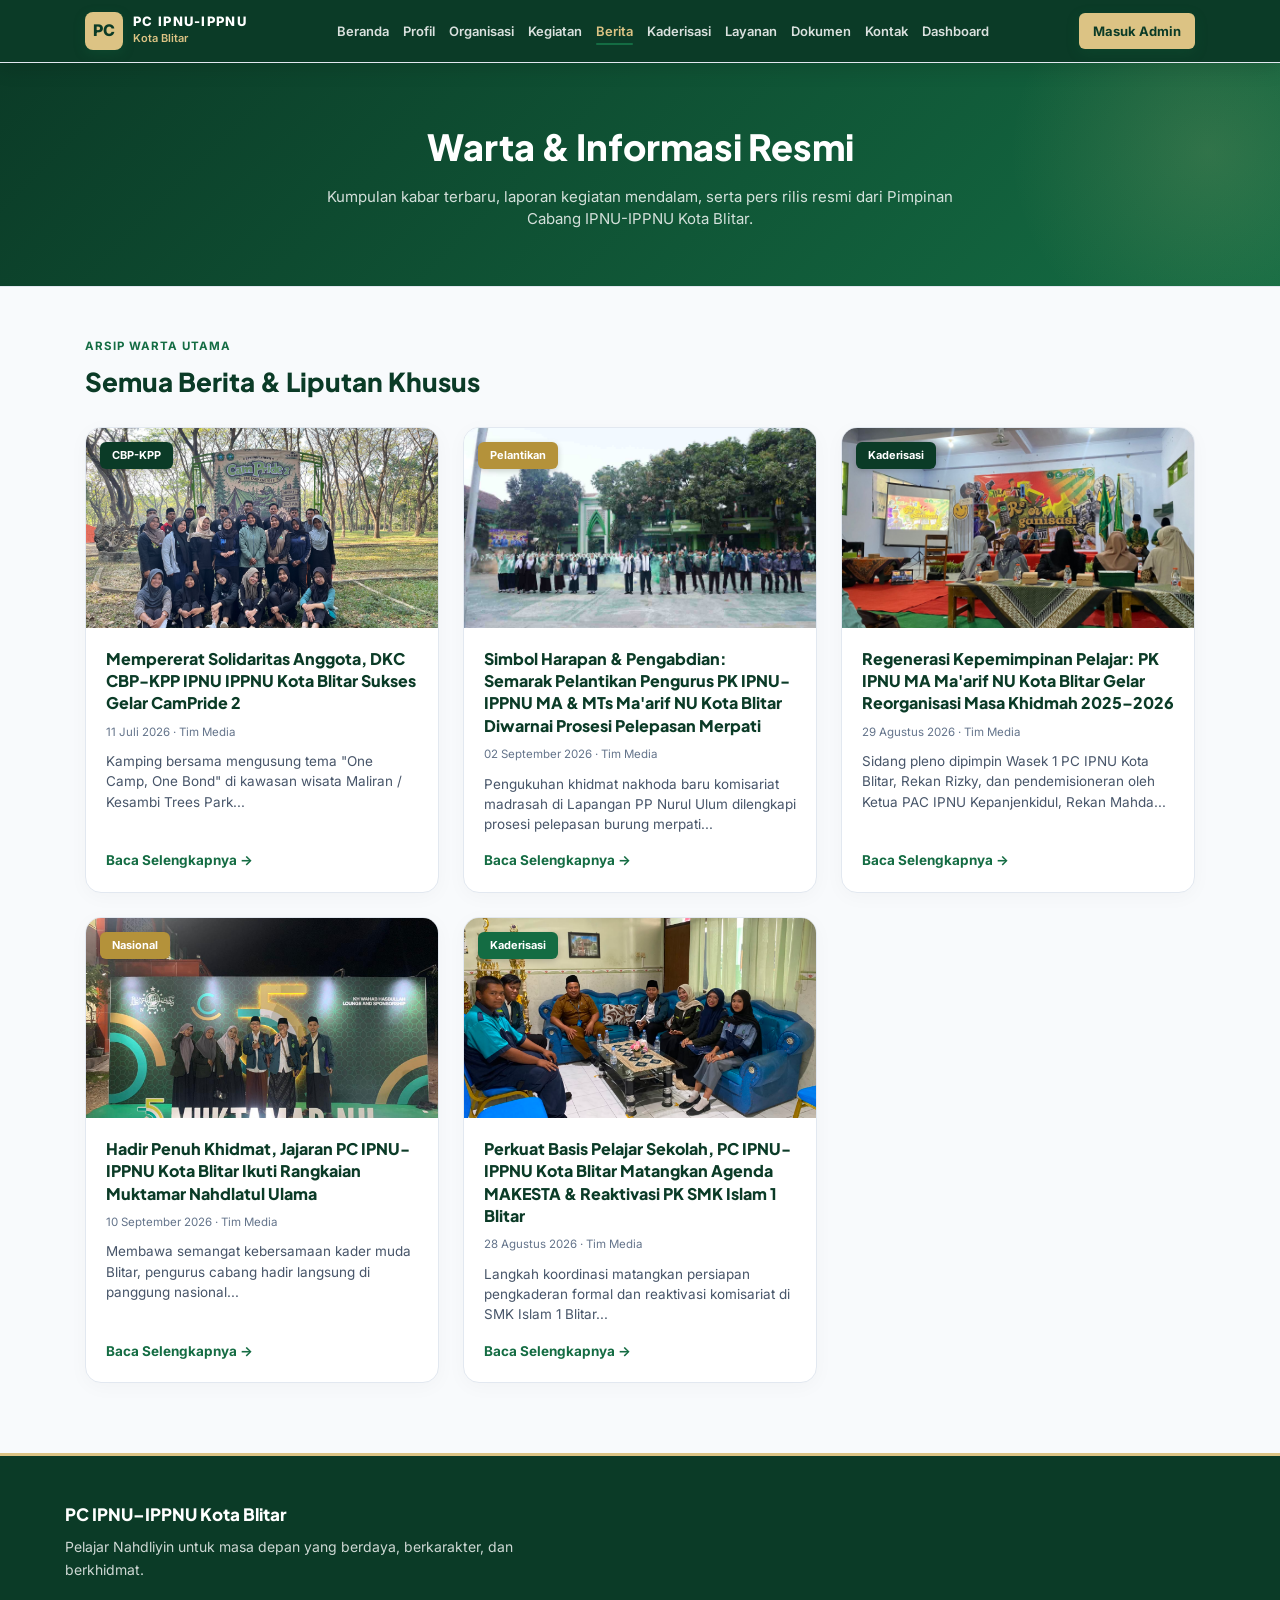
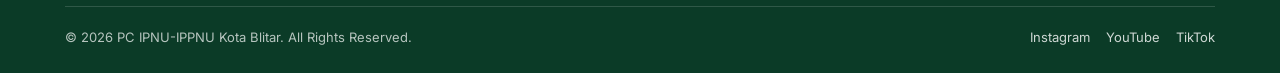
==== commit 10855626: "Update berita.html" ====
--- a/berita.html
+++ b/berita.html
@@ -491,7 +491,7 @@
 <nav class="site-nav" id="siteNav">
   <div class="nav-inner">
     <a href="index.html" class="brand">
-      <div class="brand-mark">IP</div>
+      <div class="brand-mark">PC</div>
       <div class="brand-text">
         <div class="t1">PC IPNU-IPPNU</div>
         <div class="t2">Kota Blitar</div>
